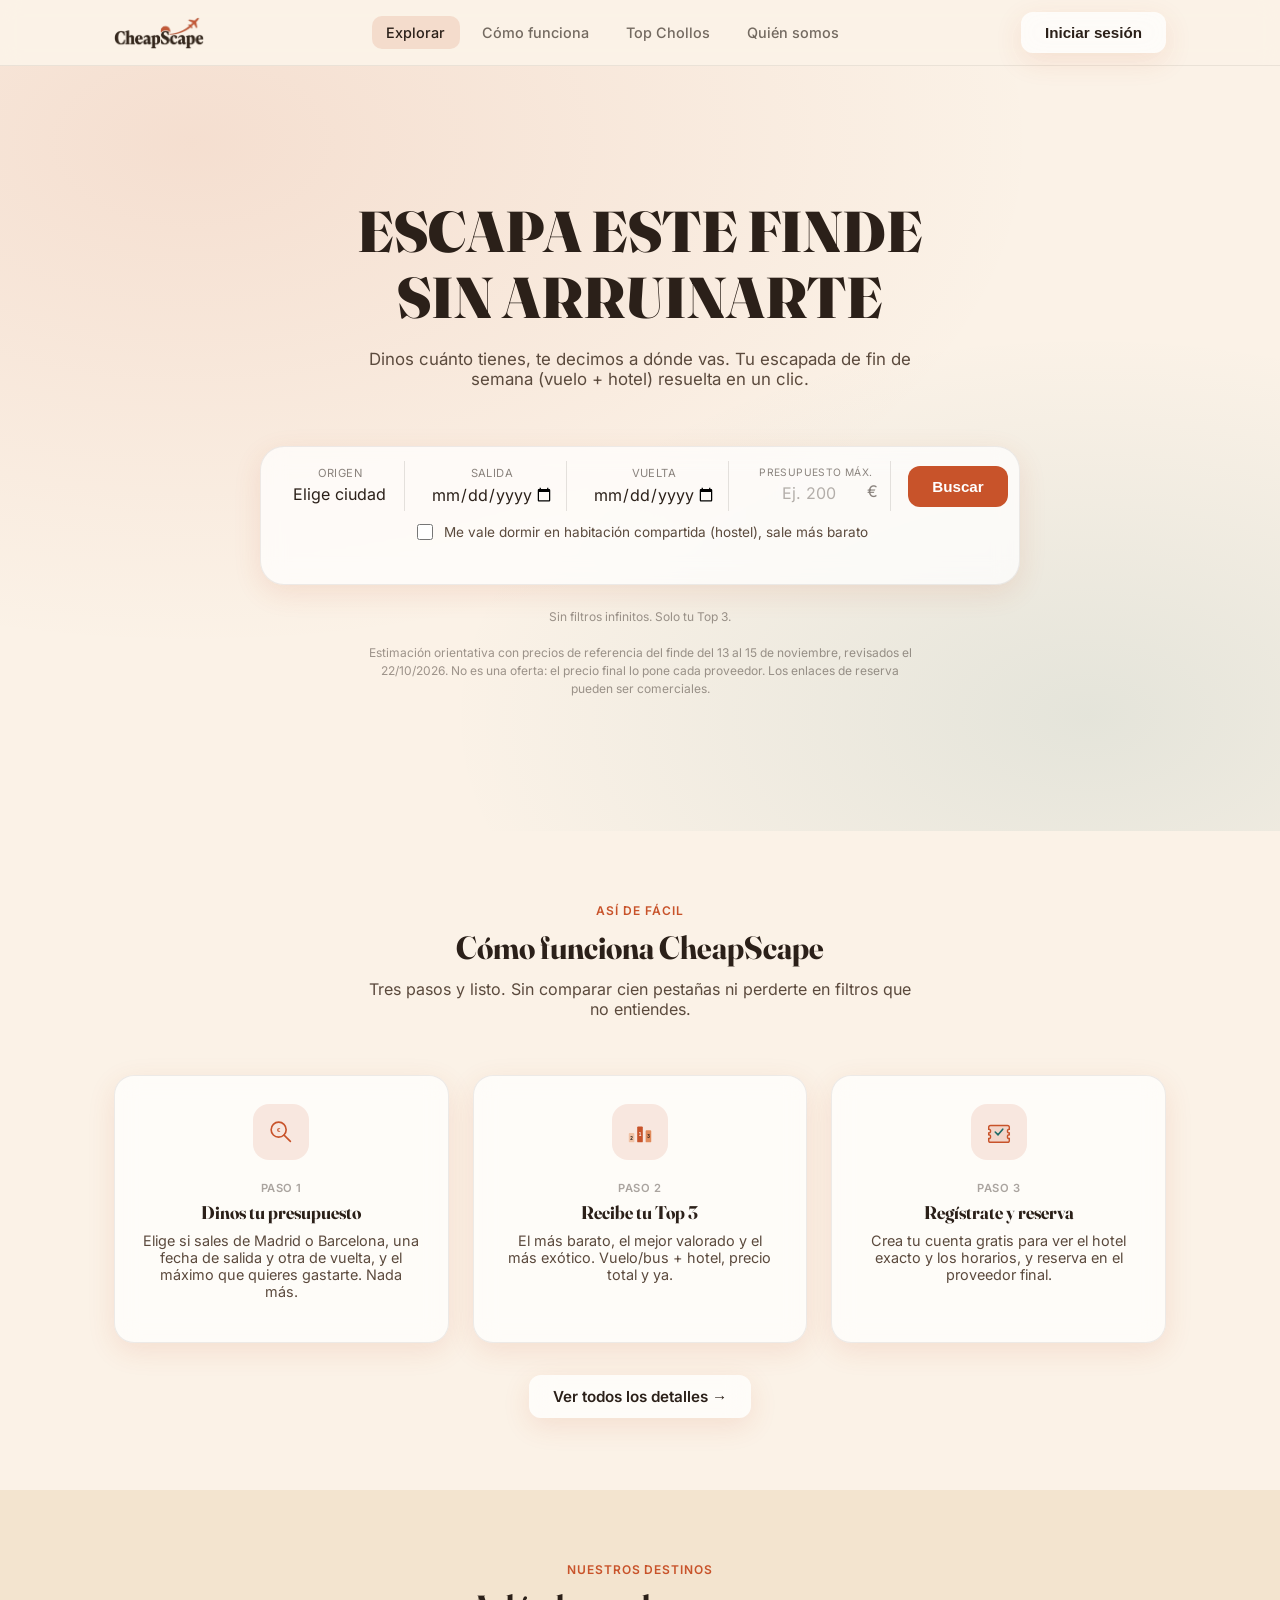
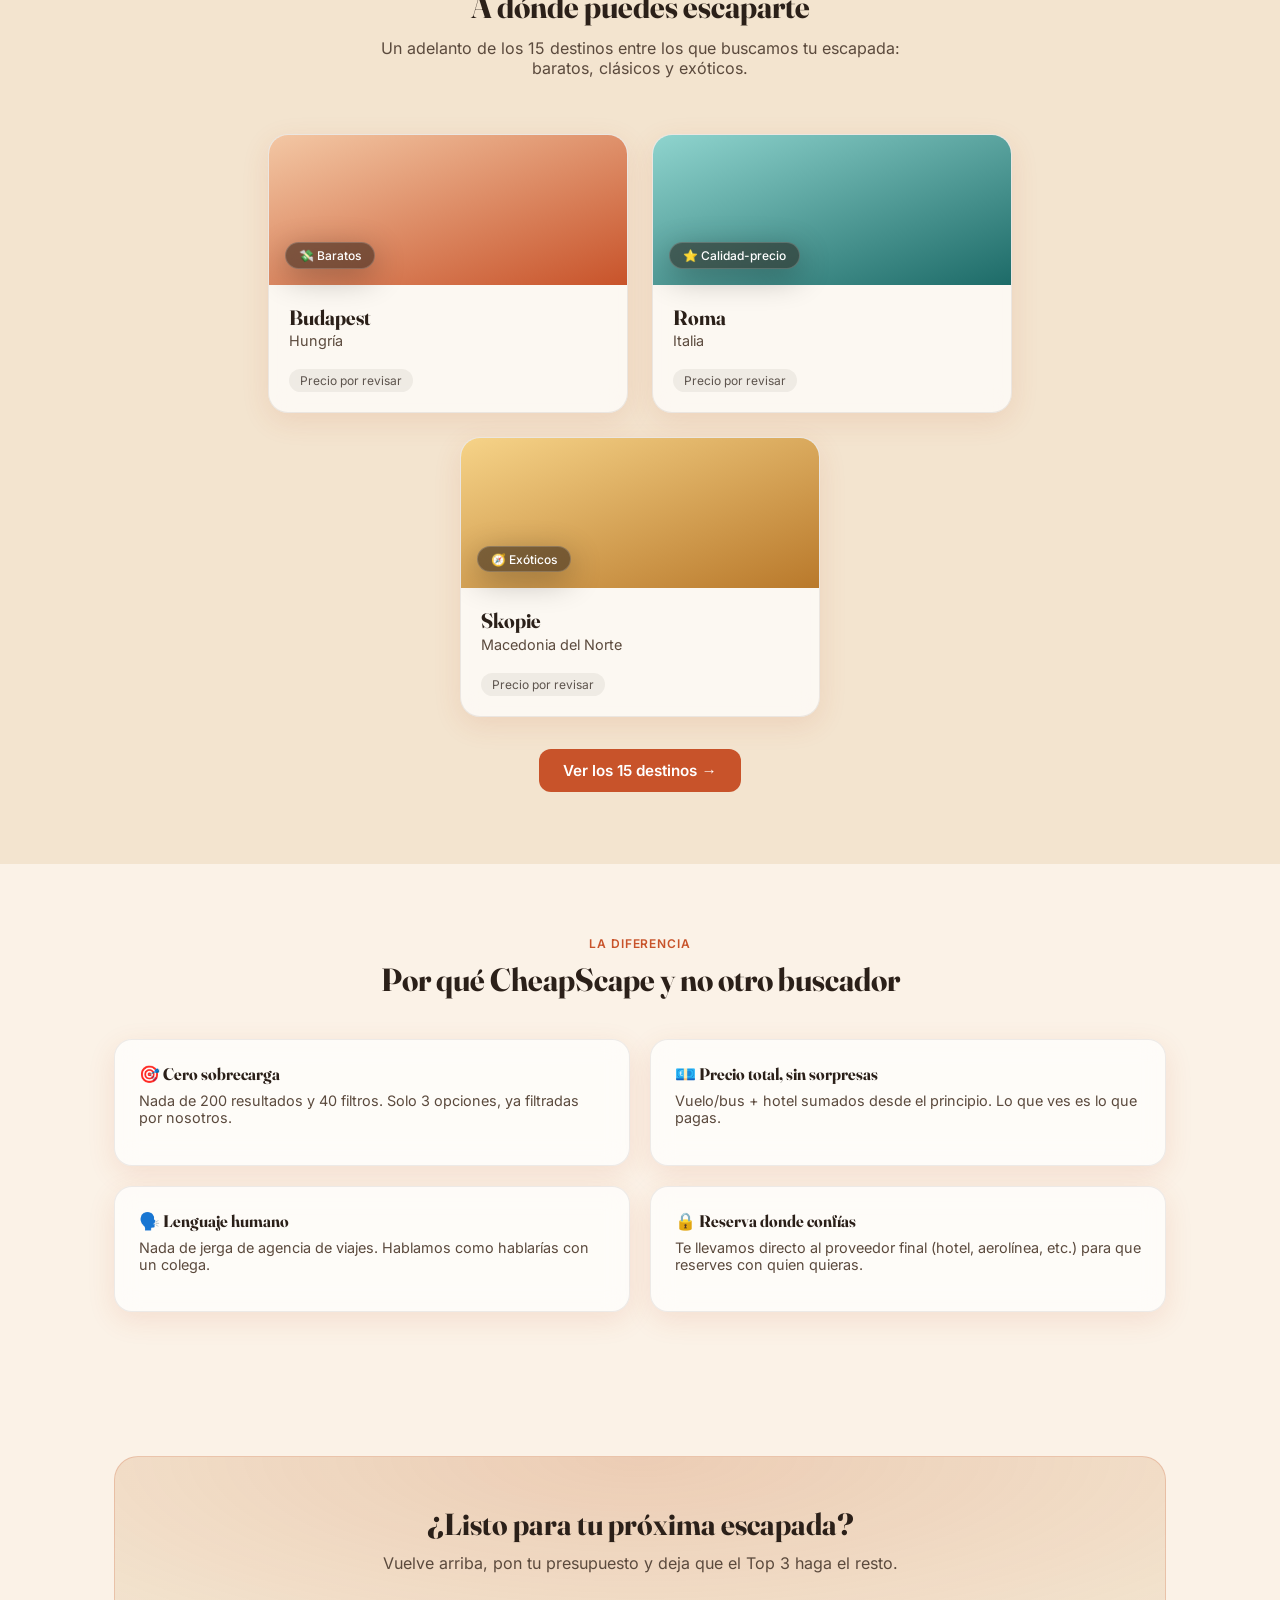
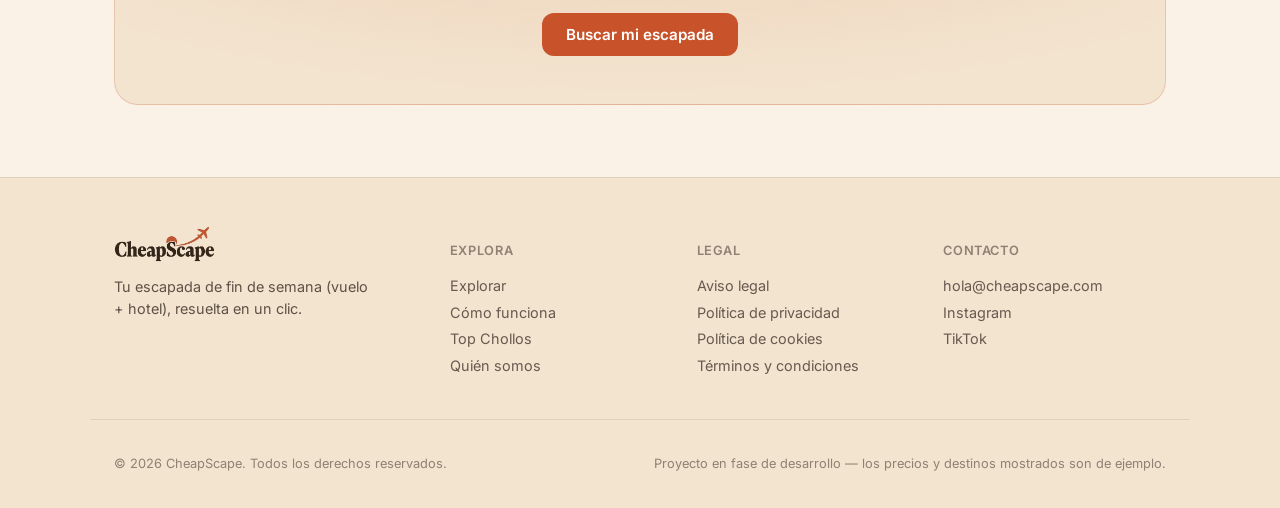
==== index.html @ bbb0e0dc "Estado de CheapScape antes de fotos y vídeos Incluye login con Google, nueva página Mi cuenta y tipo" ====
<!DOCTYPE html>
<html lang="es">
<head>
  <meta charset="UTF-8" />
  <meta name="viewport" content="width=device-width, initial-scale=1.0" />
  <title>CheapScape — Tu escapada de finde, resuelta en un clic</title>
  <meta
    name="description"
    content="Dinos tu presupuesto y te damos un Top 3 de escapadas de fin de semana (vuelo o bus + hotel) con precio total cerrado, sin comparar cien pestañas."
  />
  <link rel="stylesheet" href="css/fonts.css" />
  <link rel="icon" href="imagenes/favicon.ico" sizes="any" />
  <link rel="icon" type="image/png" href="imagenes/favicon-32.png" sizes="32x32" />
  <link rel="icon" type="image/png" href="imagenes/favicon.png" />
  <link rel="apple-touch-icon" href="imagenes/apple-touch-icon.png" />
  <link rel="stylesheet" href="css/styles.css" />
</head>
<body>
  <!-- ========== HEADER ========== -->
  <header class="site-header">
    <div class="container site-header-inner">
      <a href="index.html" class="logo-link">
        <img src="imagenes/logo_cs.png" alt="CheapScape" class="logo-img" />
      </a>

      <nav class="main-nav">
        <a href="index.html" class="nav-link active">Explorar</a>
        <a href="como-funciona.html" class="nav-link">Cómo funciona</a>
        <a href="top-chollos.html" class="nav-link">Top Chollos</a>
        <a href="quien-somos.html" class="nav-link">Quién somos</a>
      </nav>

      <!-- Fase 1: todavía sin lógica de login real -->
      <button class="btn glass btn-glass btn-login-desktop" type="button">Iniciar sesión</button>

      <button id="nav-toggle" class="nav-toggle" type="button" aria-label="Abrir menú">☰</button>
    </div>

    <!-- Menú para móvil -->
    <nav id="main-nav-mobile" class="main-nav-mobile" hidden>
      <a href="index.html" class="nav-link active">Explorar</a>
      <a href="como-funciona.html" class="nav-link">Cómo funciona</a>
      <a href="top-chollos.html" class="nav-link">Top Chollos</a>
      <a href="quien-somos.html" class="nav-link">Quién somos</a>
      <button class="btn btn-accent btn-login-mobile" type="button" style="margin-top: 0.5rem">Iniciar sesión</button>
    </nav>
  </header>

  <!-- ========== HERO + BUSCADOR ========== -->
  <main class="hero-bg landing-main">
    <h1>Escapa este finde<br />sin arruinarte</h1>
    <p class="subtitle">
      Dinos cuánto tienes, te decimos a dónde vas. Tu escapada de fin de
      semana (vuelo + hotel) resuelta en un clic.
    </p>

    <form id="search-form" class="search-bar glass" novalidate>
      <div class="search-fields">
        <div class="search-field search-field-origen">
          <label for="origen">Origen</label>
          <select id="origen" name="origen">
            <option value="" selected disabled>Elige ciudad</option>
            <option>Madrid</option>
            <option>Barcelona</option>
          </select>
        </div>

        <div class="search-field search-field-fecha">
          <label for="fecha-salida">Salida</label>
          <input id="fecha-salida" name="fecha_salida" type="date" />
        </div>

        <div class="search-field search-field-fecha">
          <label for="fecha-llegada">Vuelta</label>
          <input id="fecha-llegada" name="fecha_llegada" type="date" />
        </div>

        <div class="search-field search-field-presupuesto">
          <label for="presupuesto">Presupuesto máx.</label>
          <div class="presupuesto-group">
            <input
              id="presupuesto"
              name="presupuesto"
              type="number"
              min="1"
              step="50"
              placeholder="Ej. 200"
            />
            <span class="presupuesto-symbol">€</span>
          </div>
        </div>

        <div class="search-submit">
          <button class="btn btn-accent" type="submit">Buscar</button>
        </div>
      </div>

      <label class="search-check">
        <input id="compartido" name="compartido" type="checkbox" />
        Me vale dormir en habitación compartida (hostel), sale más barato
      </label>

      <p id="search-error" class="search-error is-empty"></p>
    </form>

    <p class="hint">Sin filtros infinitos. Solo tu Top 3.</p>
    <p id="aviso-precios" class="hint aviso-precios"></p>
  </main>

  <!-- ========== CÓMO FUNCIONA (teaser) ========== -->
  <section class="section">
    <div class="container section-header">
      <span class="section-eyebrow">Así de fácil</span>
      <h2 class="section-title">Cómo funciona CheapScape</h2>
      <p class="section-subtitle">
        Tres pasos y listo. Sin comparar cien pestañas ni perderte en
        filtros que no entiendes.
      </p>
    </div>

    <div class="container steps-grid">
      <div class="step-card glass">
        <div class="step-icon"><img src="imagenes/icon-buscar.svg" alt="" /></div>
        <span class="step-number">PASO 1</span>
        <h3>Dinos tu presupuesto</h3>
        <p>Elige si sales de Madrid o Barcelona, una fecha de salida y otra de vuelta, y el máximo que quieres gastarte. Nada más.</p>
      </div>
      <div class="step-card glass">
        <div class="step-icon"><img src="imagenes/icon-top3.svg" alt="" /></div>
        <span class="step-number">PASO 2</span>
        <h3>Recibe tu Top 3</h3>
        <p>El más barato, el mejor valorado y el más exótico. Vuelo/bus + hotel, precio total y ya.</p>
      </div>
      <div class="step-card glass">
        <div class="step-icon"><img src="imagenes/icon-reserva.svg" alt="" /></div>
        <span class="step-number">PASO 3</span>
        <h3>Regístrate y reserva</h3>
        <p>Crea tu cuenta gratis para ver el hotel exacto y los horarios, y reserva en el proveedor final.</p>
      </div>
    </div>

    <div class="container teaser-footer">
      <a href="como-funciona.html" class="btn glass btn-glass">Ver todos los detalles →</a>
    </div>
  </section>

  <!-- ========== TOP CHOLLOS (teaser) ========== -->
  <section class="section section-alt">
    <div class="container section-header">
      <span class="section-eyebrow">Nuestros destinos</span>
      <h2 class="section-title">A dónde puedes escaparte</h2>
      <p class="section-subtitle">
        Un adelanto de los 15 destinos entre los que buscamos tu escapada:
        baratos, clásicos y exóticos.
      </p>
    </div>

    <div class="container cards-row">
      <div class="trip-card glass">
        <div class="trip-card-photo" style="background-image: linear-gradient(160deg, #f3c7a4 0%, #c8532a 100%)">
          <span class="badge glass-dark">💸 Baratos</span>
        </div>
        <div class="trip-card-body">
          <div>
            <h3>Budapest</h3>
            <p class="pais">Hungría</p>
          </div>
          <div class="price-row">
            <span class="tag">Precio por revisar</span>
          </div>
        </div>
      </div>

      <div class="trip-card glass">
        <div class="trip-card-photo" style="background-image: linear-gradient(160deg, #8fd4ce 0%, #1d6b68 100%)">
          <span class="badge glass-dark">⭐ Calidad-precio</span>
        </div>
        <div class="trip-card-body">
          <div>
            <h3>Roma</h3>
            <p class="pais">Italia</p>
          </div>
          <div class="price-row">
            <span class="tag">Precio por revisar</span>
          </div>
        </div>
      </div>

      <div class="trip-card glass">
        <div class="trip-card-photo" style="background-image: linear-gradient(160deg, #f6d388 0%, #b9792b 100%)">
          <span class="badge glass-dark">🧭 Exóticos</span>
        </div>
        <div class="trip-card-body">
          <div>
            <h3>Skopie</h3>
            <p class="pais">Macedonia del Norte</p>
          </div>
          <div class="price-row">
            <span class="tag">Precio por revisar</span>
          </div>
        </div>
      </div>
    </div>

    <div class="container teaser-footer">
      <a href="top-chollos.html" class="btn btn-accent">Ver los 15 destinos →</a>
    </div>
  </section>

  <!-- ========== POR QUÉ CHEAPSCAPE ========== -->
  <section class="section">
    <div class="container section-header">
      <span class="section-eyebrow">La diferencia</span>
      <h2 class="section-title">Por qué CheapScape y no otro buscador</h2>
    </div>

    <div class="container benefits-grid">
      <div class="benefit-card glass">
        <h3>🎯 Cero sobrecarga</h3>
        <p>Nada de 200 resultados y 40 filtros. Solo 3 opciones, ya filtradas por nosotros.</p>
      </div>
      <div class="benefit-card glass">
        <h3>💶 Precio total, sin sorpresas</h3>
        <p>Vuelo/bus + hotel sumados desde el principio. Lo que ves es lo que pagas.</p>
      </div>
      <div class="benefit-card glass">
        <h3>🗣️ Lenguaje humano</h3>
        <p>Nada de jerga de agencia de viajes. Hablamos como hablarías con un colega.</p>
      </div>
      <div class="benefit-card glass">
        <h3>🔒 Reserva donde confías</h3>
        <p>Te llevamos directo al proveedor final (hotel, aerolínea, etc.) para que reserves con quien quieras.</p>
      </div>
    </div>
  </section>

  <!-- ========== CTA FINAL ========== -->
  <section class="section">
    <div class="container">
      <div class="cta-banner">
        <h2>¿Listo para tu próxima escapada?</h2>
        <p>Vuelve arriba, pon tu presupuesto y deja que el Top 3 haga el resto.</p>
        <a href="#top" id="cta-buscar" class="btn btn-accent">Buscar mi escapada</a>
      </div>
    </div>
  </section>

  <!-- ========== FOOTER ========== -->
  <footer class="site-footer">
    <div class="container footer-grid">
      <div class="footer-brand">
        <img src="imagenes/logo_cs.png" alt="CheapScape" class="footer-logo" />
        <p>Tu escapada de fin de semana (vuelo + hotel), resuelta en un clic.</p>
      </div>

      <div class="footer-col">
        <h4>Explora</h4>
        <a href="index.html">Explorar</a>
        <a href="como-funciona.html">Cómo funciona</a>
        <a href="top-chollos.html">Top Chollos</a>
        <a href="quien-somos.html">Quién somos</a>
      </div>

      <div class="footer-col">
        <h4>Legal</h4>
        <a href="aviso-legal.html">Aviso legal</a>
        <a href="privacidad.html">Política de privacidad</a>
        <a href="cookies.html">Política de cookies</a>
        <a href="terminos.html">Términos y condiciones</a>
      </div>

      <div class="footer-col">
        <h4>Contacto</h4>
        <a href="mailto:hola@cheapscape.com">hola@cheapscape.com</a>
        <a href="https://instagram.com" target="_blank" rel="noopener">Instagram</a>
        <a href="https://tiktok.com" target="_blank" rel="noopener">TikTok</a>
      </div>
    </div>

    <div class="footer-bottom">
      <p>© 2026 CheapScape. Todos los derechos reservados.</p>
      <p>Proyecto en fase de desarrollo — los precios y destinos mostrados son de ejemplo.</p>
    </div>
  </footer>

  <script src="js/cursor.js"></script>
  <script src="js/nav.js"></script>
  <script src="js/config.js"></script>
  <script src="js/auth.js"></script>
  <script src="js/authHeader.js"></script>
  <script src="js/destinos.js"></script>
  <script src="js/motor.js"></script>
  <script src="js/landing.js"></script>
  <script src="js/chollosClic.js"></script>
</body>
</html>
---- css/fonts.css ----
/* Fuentes servidas desde la propia web (antes, Google Fonts):
   así el navegador del usuario no contacta con Google al cargar
   la página. Solo alfabeto latino (latin y latin-ext). */

/* Fraunces — latin-ext */
@font-face {
  font-family: 'Fraunces';
  font-style: normal;
  font-weight: 600;
  font-display: swap;
  src: url(../fonts/fraunces-latin-ext.woff2) format('woff2');
  unicode-range: U+0100-02BA, U+02BD-02C5, U+02C7-02CC, U+02CE-02D7, U+02DD-02FF, U+0304, U+0308, U+0329, U+1D00-1DBF, U+1E00-1E9F, U+1EF2-1EFF, U+2020, U+20A0-20AB, U+20AD-20C4, U+2113, U+2C60-2C7F, U+A720-A7FF;
}

/* Fraunces — latin */
@font-face {
  font-family: 'Fraunces';
  font-style: normal;
  font-weight: 600;
  font-display: swap;
  src: url(../fonts/fraunces-latin.woff2) format('woff2');
  unicode-range: U+0000-00FF, U+0131, U+0152-0153, U+02BB-02BC, U+02C6, U+02DA, U+02DC, U+0304, U+0308, U+0329, U+2000-206F, U+20AC, U+2122, U+2191, U+2193, U+2212, U+2215, U+FEFF, U+FFFD;
}

/* Fraunces — latin-ext */
@font-face {
  font-family: 'Fraunces';
  font-style: normal;
  font-weight: 700;
  font-display: swap;
  src: url(../fonts/fraunces-latin-ext.woff2) format('woff2');
  unicode-range: U+0100-02BA, U+02BD-02C5, U+02C7-02CC, U+02CE-02D7, U+02DD-02FF, U+0304, U+0308, U+0329, U+1D00-1DBF, U+1E00-1E9F, U+1EF2-1EFF, U+2020, U+20A0-20AB, U+20AD-20C4, U+2113, U+2C60-2C7F, U+A720-A7FF;
}

/* Fraunces — latin */
@font-face {
  font-family: 'Fraunces';
  font-style: normal;
  font-weight: 700;
  font-display: swap;
  src: url(../fonts/fraunces-latin.woff2) format('woff2');
  unicode-range: U+0000-00FF, U+0131, U+0152-0153, U+02BB-02BC, U+02C6, U+02DA, U+02DC, U+0304, U+0308, U+0329, U+2000-206F, U+20AC, U+2122, U+2191, U+2193, U+2212, U+2215, U+FEFF, U+FFFD;
}

/* Fraunces — latin-ext */
@font-face {
  font-family: 'Fraunces';
  font-style: normal;
  font-weight: 900;
  font-display: swap;
  src: url(../fonts/fraunces-latin-ext.woff2) format('woff2');
  unicode-range: U+0100-02BA, U+02BD-02C5, U+02C7-02CC, U+02CE-02D7, U+02DD-02FF, U+0304, U+0308, U+0329, U+1D00-1DBF, U+1E00-1E9F, U+1EF2-1EFF, U+2020, U+20A0-20AB, U+20AD-20C4, U+2113, U+2C60-2C7F, U+A720-A7FF;
}

/* Fraunces — latin */
@font-face {
  font-family: 'Fraunces';
  font-style: normal;
  font-weight: 900;
  font-display: swap;
  src: url(../fonts/fraunces-latin.woff2) format('woff2');
  unicode-range: U+0000-00FF, U+0131, U+0152-0153, U+02BB-02BC, U+02C6, U+02DA, U+02DC, U+0304, U+0308, U+0329, U+2000-206F, U+20AC, U+2122, U+2191, U+2193, U+2212, U+2215, U+FEFF, U+FFFD;
}

/* Inter — latin-ext */
@font-face {
  font-family: 'Inter';
  font-style: normal;
  font-weight: 400;
  font-display: swap;
  src: url(../fonts/inter-latin-ext.woff2) format('woff2');
  unicode-range: U+0100-02BA, U+02BD-02C5, U+02C7-02CC, U+02CE-02D7, U+02DD-02FF, U+0304, U+0308, U+0329, U+1D00-1DBF, U+1E00-1E9F, U+1EF2-1EFF, U+2020, U+20A0-20AB, U+20AD-20C4, U+2113, U+2C60-2C7F, U+A720-A7FF;
}

/* Inter — latin */
@font-face {
  font-family: 'Inter';
  font-style: normal;
  font-weight: 400;
  font-display: swap;
  src: url(../fonts/inter-latin.woff2) format('woff2');
  unicode-range: U+0000-00FF, U+0131, U+0152-0153, U+02BB-02BC, U+02C6, U+02DA, U+02DC, U+0304, U+0308, U+0329, U+2000-206F, U+20AC, U+2122, U+2191, U+2193, U+2212, U+2215, U+FEFF, U+FFFD;
}

/* Inter — latin-ext */
@font-face {
  font-family: 'Inter';
  font-style: normal;
  font-weight: 500;
  font-display: swap;
  src: url(../fonts/inter-latin-ext.woff2) format('woff2');
  unicode-range: U+0100-02BA, U+02BD-02C5, U+02C7-02CC, U+02CE-02D7, U+02DD-02FF, U+0304, U+0308, U+0329, U+1D00-1DBF, U+1E00-1E9F, U+1EF2-1EFF, U+2020, U+20A0-20AB, U+20AD-20C4, U+2113, U+2C60-2C7F, U+A720-A7FF;
}

/* Inter — latin */
@font-face {
  font-family: 'Inter';
  font-style: normal;
  font-weight: 500;
  font-display: swap;
  src: url(../fonts/inter-latin.woff2) format('woff2');
  unicode-range: U+0000-00FF, U+0131, U+0152-0153, U+02BB-02BC, U+02C6, U+02DA, U+02DC, U+0304, U+0308, U+0329, U+2000-206F, U+20AC, U+2122, U+2191, U+2193, U+2212, U+2215, U+FEFF, U+FFFD;
}

/* Inter — latin-ext */
@font-face {
  font-family: 'Inter';
  font-style: normal;
  font-weight: 600;
  font-display: swap;
  src: url(../fonts/inter-latin-ext.woff2) format('woff2');
  unicode-range: U+0100-02BA, U+02BD-02C5, U+02C7-02CC, U+02CE-02D7, U+02DD-02FF, U+0304, U+0308, U+0329, U+1D00-1DBF, U+1E00-1E9F, U+1EF2-1EFF, U+2020, U+20A0-20AB, U+20AD-20C4, U+2113, U+2C60-2C7F, U+A720-A7FF;
}

/* Inter — latin */
@font-face {
  font-family: 'Inter';
  font-style: normal;
  font-weight: 600;
  font-display: swap;
  src: url(../fonts/inter-latin.woff2) format('woff2');
  unicode-range: U+0000-00FF, U+0131, U+0152-0153, U+02BB-02BC, U+02C6, U+02DA, U+02DC, U+0304, U+0308, U+0329, U+2000-206F, U+20AC, U+2122, U+2191, U+2193, U+2212, U+2215, U+FEFF, U+FFFD;
}
---- css/styles.css ----
/* =========================================================
   CheapScape — hoja de estilos
   Estética propia de Jose: fondo claro, cálido (papel, no blanco
   frío), terracota como color protagonista (viajes/cercanía) y un
   verde-azulado como color de confianza (ahorro, sellos de
   verificación). Fraunces en titulares e Inter en cuerpo.
   ========================================================= */

:root {
  --cs-bg: #fbf2e7;
  --cs-bg-alt: #f3e4cf;
  --cs-white: #ffffff;
  --cs-ink: #2b2019;
  --cs-ink-soft: #5b4a3d;
  --cs-ink-faint: #8a7a6a;
  /* Nombre antiguo que aún usan algunas páginas para el texto normal. */
  --cs-text-body: var(--cs-ink-soft);

  /* Terracota: protagonista — precios, CTA, acento principal */
  --cs-terracotta-700: #c8532a; /* acento principal (botones, enlaces) */
  --cs-terracotta-600: #a8431f; /* hover del acento */
  --cs-terracotta-500: #e08a5b; /* detalles, bordes al pasar el ratón */
  --cs-terracotta-300: #f0c2a6; /* texto/iconos sobre fondo oscuro (chips) */

  /* Verde-azulado: confianza — ahorro, sellos, segundo acento */
  --cs-teal: #1d6b68;

  --cs-glass-bg: rgba(255, 255, 255, 0.72);
  --cs-glass-border: rgba(43, 32, 25, 0.08);
  --cs-glass-dark-bg: rgba(43, 32, 25, 0.55);

  /* Fraunces (serif de terminaciones redondeadas, elegante) en
     titulares, Inter (sans) en cuerpo — servidas desde /fonts (ver
     css/fonts.css). Si no cargan, cae en una serif/sans-serif del
     sistema. */
  --font-heading: "Fraunces", Georgia, "Times New Roman", serif;
  --font-body: "Inter", -apple-system, "Segoe UI", Roboto, Helvetica, Arial, sans-serif;
}

* {
  box-sizing: border-box;
}

/* Foco de teclado visible en todo el sitio. */
:focus-visible {
  outline: 2px solid var(--cs-terracotta-700);
  outline-offset: 3px;
  border-radius: 4px;
}

/* Sin esto, el atributo "hidden" de un elemento pierde frente a una
   clase que le ponga display:flex/grid (p. ej. .center-message),
   porque ambas reglas tienen la misma especificidad y la nuestra, al
   ser del autor, gana sobre el estilo por defecto del navegador. */
[hidden] {
  display: none !important;
}

body {
  margin: 0;
  background: var(--cs-bg);
  color: var(--cs-ink);
  font-family: var(--font-body);
}

h1,
h2,
h3 {
  font-family: var(--font-heading);
  font-weight: 700;
  letter-spacing: 0;
  margin: 0;
  /* Fraunces cambia mucho de forma según su eje óptico: a tamaños de
     texto normal se queda en una serif "de libro" bastante clásica;
     forzando el eje a su valor más alto se ven las terminaciones
     redondeadas y el carácter elegante que buscamos. */
  font-optical-sizing: none;
  font-variation-settings: "opsz" 144;
}

a {
  color: inherit;
}

/* Fondo: papel cálido con dos resplandores muy sutiles, uno de cada
   acento (terracota y verde-azulado), en vez del negro con morado de
   antes. */
.hero-bg {
  min-height: 100vh;
  background:
    radial-gradient(120% 120% at 15% 10%, rgba(200, 83, 42, 0.12) 0%, rgba(251, 242, 231, 0) 55%),
    radial-gradient(100% 100% at 85% 85%, rgba(29, 107, 104, 0.1) 0%, rgba(251, 242, 231, 0) 50%),
    var(--cs-bg);
}

/* Tarjeta de cristal — ahora una tarjeta de "papel" clara con sombra
   cálida suave, en vez del cristal traslúcido sobre fondo oscuro de
   antes. Sigue siendo la superficie estándar de CheapScape para
   buscador, tarjetas y modal. */
.glass {
  background: var(--cs-glass-bg);
  border: 1px solid var(--cs-glass-border);
  backdrop-filter: blur(12px);
  -webkit-backdrop-filter: blur(12px);
  box-shadow: 0 8px 28px rgba(200, 83, 42, 0.12);
}

/* Chip oscuro para superponer sobre fotos (badges de tarjetas) — se
   mantiene oscuro a propósito, da igual el tema de la página, porque
   va sobre una imagen de fondo variable y necesita texto claro
   legible encima. */
.glass-dark {
  background: var(--cs-glass-dark-bg);
  border: 1px solid rgba(255, 255, 255, 0.18);
  backdrop-filter: blur(12px);
  -webkit-backdrop-filter: blur(12px);
  box-shadow: 0 8px 32px rgba(0, 0, 0, 0.3);
  color: #ffffff;
}

/* Botón con esquinas suavemente redondeadas (no píldora) */
.btn {
  display: inline-flex;
  align-items: center;
  justify-content: center;
  gap: 0.4rem;
  border: none;
  border-radius: 12px;
  font-weight: 600;
  font-size: 0.95rem;
  padding: 0.75rem 1.5rem;
  cursor: pointer;
  transition: transform 0.15s ease, background-color 0.15s ease;
  text-decoration: none;
}

.btn:hover {
  transform: translateY(-1px);
}

.btn:active {
  transform: translateY(0);
}

.btn-accent {
  background: var(--cs-terracotta-700);
  color: var(--cs-white);
  transition: transform 0.15s ease, background-color 0.15s ease, box-shadow 0.25s ease;
}

.btn-accent:hover {
  background: var(--cs-terracotta-600);
  box-shadow: 0 0 0 4px rgba(200, 83, 42, 0.22), 0 8px 24px rgba(200, 83, 42, 0.32);
}

.btn-glass {
  color: var(--cs-ink);
  transition: transform 0.15s ease, background-color 0.15s ease, border-color 0.2s ease;
}

.btn-glass:hover {
  border-color: rgba(200, 83, 42, 0.45);
  background: rgba(200, 83, 42, 0.1);
}

/* ---------- Layout genérico ---------- */

.container {
  max-width: 1100px;
  margin: 0 auto;
  padding: 0 1.5rem;
}

.page-padding {
  padding: 4rem 0;
}

/* ---------- Header / navegación ---------- */

.site-header {
  position: sticky;
  top: 0;
  z-index: 40;
  background: rgba(251, 242, 231, 0.85);
  border-bottom: 1px solid rgba(43, 32, 25, 0.08);
  backdrop-filter: blur(10px);
  -webkit-backdrop-filter: blur(10px);
}

.site-header-inner {
  display: flex;
  align-items: center;
  justify-content: space-between;
  gap: 1rem;
  padding-top: 0.75rem;
  padding-bottom: 0.75rem;
}

.logo-link {
  display: inline-flex;
  align-items: center;
  flex-shrink: 0;
}

.logo-img {
  height: 32px;
  width: auto;
  display: block;
  transition: transform 0.25s ease, filter 0.25s ease;
}

.logo-link:hover .logo-img {
  transform: scale(1.05) rotate(-2deg);
  filter: drop-shadow(0 0 10px rgba(200, 83, 42, 0.45));
}

.footer-logo {
  height: 36px;
  width: auto;
  display: block;
}

.main-nav {
  display: none;
  align-items: center;
  gap: 0.5rem;
  flex: 1;
  justify-content: center;
}

@media (min-width: 860px) {
  .main-nav {
    display: flex;
  }
}

.nav-link {
  padding: 0.5rem 0.9rem;
  border-radius: 10px;
  font-size: 0.9rem;
  font-weight: 500;
  color: rgba(43, 32, 25, 0.65);
  text-decoration: none;
  transition: color 0.15s ease, background-color 0.15s ease;
  white-space: nowrap;
}

.nav-link:hover {
  color: var(--cs-ink);
  background: rgba(200, 83, 42, 0.08);
}

.nav-link.active {
  color: var(--cs-ink);
  background: rgba(200, 83, 42, 0.14);
}

.btn-login-desktop {
  display: none;
}

@media (min-width: 860px) {
  .btn-login-desktop {
    display: inline-flex;
  }
}

.nav-toggle {
  display: inline-flex;
  margin-left: auto;
  margin-right: 0.5rem;
  background: none;
  border: none;
  color: var(--cs-ink);
  font-size: 1.4rem;
  cursor: pointer;
  padding: 0.25rem 0.5rem;
}

@media (min-width: 860px) {
  .nav-toggle {
    display: none;
  }
}

.main-nav-mobile {
  display: flex;
  flex-direction: column;
  gap: 0.25rem;
  padding: 0 1.5rem 1rem;
}

.main-nav-mobile .nav-link {
  text-align: left;
}

/* ---------- Footer ---------- */

.site-footer {
  border-top: 1px solid rgba(43, 32, 25, 0.1);
  background: var(--cs-bg-alt);
  padding: 3rem 0 0;
  color: rgba(43, 32, 25, 0.75);
  font-size: 0.9rem;
}

.footer-grid {
  display: grid;
  gap: 2rem 1.5rem;
  grid-template-columns: 1fr 1fr;
}

.footer-brand {
  grid-column: 1 / -1;
}

@media (min-width: 720px) {
  .footer-grid {
    grid-template-columns: 1.4fr 1fr 1fr 1fr;
  }

  .footer-brand {
    grid-column: auto;
  }
}

.footer-brand p {
  margin: 0.9rem 0 0;
  max-width: 260px;
  line-height: 1.5;
}

.footer-col h4 {
  font-family: var(--font-body);
  font-size: 0.8rem;
  text-transform: uppercase;
  letter-spacing: 0.05em;
  color: rgba(43, 32, 25, 0.5);
  margin-bottom: 0.9rem;
}

.footer-col {
  display: flex;
  flex-direction: column;
}

.footer-col a {
  color: rgba(43, 32, 25, 0.7);
  text-decoration: none;
  padding: 0.3rem 0;
  display: inline-block;
  transition: color 0.2s ease, transform 0.2s ease;
}

.footer-col a:hover {
  color: var(--cs-ink);
  transform: translateX(4px);
}

.footer-bottom {
  max-width: 1100px;
  margin: 2.5rem auto 0;
  padding: 1.5rem;
  border-top: 1px solid rgba(43, 32, 25, 0.1);
  display: flex;
  flex-wrap: wrap;
  gap: 0.5rem 1.5rem;
  justify-content: space-between;
  font-size: 0.8rem;
  color: rgba(43, 32, 25, 0.5);
}

/* ---------- Landing ---------- */

.landing-main {
  position: relative;
  display: flex;
  flex-direction: column;
  align-items: center;
  justify-content: center;
  text-align: center;
  min-height: 85vh;
  padding: 3.5rem 1.5rem;
  overflow: hidden;
}

.landing-main h1 {
  font-size: 2.1rem;
  font-weight: 800;
  text-transform: uppercase;
  line-height: 1.15;
}

@media (min-width: 420px) {
  .landing-main h1 {
    font-size: 2.6rem;
  }
}

.landing-main .subtitle {
  margin-top: 1.1rem;
  max-width: 560px;
  color: var(--cs-ink-soft);
  font-size: 1.05rem;
}

@media (min-width: 640px) {
  .landing-main h1 {
    font-size: 3.6rem;
  }
}

/* ---------- Buscador ---------- */

.search-bar {
  width: 100%;
  max-width: 760px;
  border-radius: 24px;
  padding: 0.9rem;
  margin-top: 2.5rem;
}

.search-fields {
  display: flex;
  flex-direction: column;
  gap: 0.75rem;
}

@media (min-width: 560px) {
  .search-fields {
    flex-direction: row;
    flex-wrap: wrap;
    align-items: stretch;
  }

  /* El flex-basis solo debe actuar como ancho mínimo cuando los
     campos van en fila; en columna (móvil) se interpretaría como
     alto mínimo y dejaría huecos en blanco entre campos. */
  .search-field {
    flex: 1 1 130px;
    min-width: 130px;
  }

  .search-field.search-field-origen {
    flex: 1 1 220px;
  }

  .search-field-fecha {
    flex: 1 1 150px;
    min-width: 150px;
  }
}

@media (min-width: 980px) {
  .search-fields {
    flex-wrap: nowrap;
  }

  .search-field {
    border-right: 1px solid rgba(43, 32, 25, 0.12);
  }

  .search-field:last-of-type {
    border-right: none;
  }
}

.search-field {
  padding: 0.3rem 0.75rem;
}

.search-field label {
  display: block;
  font-size: 0.7rem;
  text-transform: uppercase;
  letter-spacing: 0.04em;
  color: rgba(43, 32, 25, 0.55);
}

.search-field label {
  text-align: center;
}

.search-field input,
.search-field select {
  width: 100%;
  margin-top: 0.25rem;
  background: transparent;
  border: none;
  outline: none;
  color: var(--cs-ink);
  font-size: 1rem;
  font-family: inherit;
  text-align: center;
  text-align-last: center;
}

.search-field input::placeholder {
  color: rgba(43, 32, 25, 0.35);
}

.presupuesto-group {
  display: flex;
  align-items: center;
  justify-content: center;
  min-width: 0;
}

.presupuesto-group input {
  width: 100%;
  min-width: 0;
  text-align: right;
}

.presupuesto-group .presupuesto-symbol {
  flex: 0 0 auto;
  color: rgba(43, 32, 25, 0.55);
  margin-left: 0.2rem;
}

/* Quita las flechitas nativas del <input type="number"> (desalineaban
   el campo con el resto del buscador). */
.presupuesto-group input[type="number"] {
  appearance: textfield;
  -moz-appearance: textfield;
}

.presupuesto-group input[type="number"]::-webkit-outer-spin-button,
.presupuesto-group input[type="number"]::-webkit-inner-spin-button {
  -webkit-appearance: none;
  margin: 0;
}

/* La etiqueta "PRESUPUESTO MÁX." es la única de dos palabras largas:
   evita que se parta en dos líneas y descuadre la fila del buscador. */
.search-field-presupuesto label {
  white-space: nowrap;
  font-size: 0.64rem;
}

@media (min-width: 560px) {
  .search-field-presupuesto {
    flex: 1 1 150px;
    min-width: 150px;
  }
}

/* El <select> nativo no puede pintarse por dentro (los <option> los
   dibuja el sistema operativo), así que solo controlamos su texto. */
.search-field select {
  appearance: none;
  -webkit-appearance: none;
  cursor: pointer;
}

.search-field select option {
  color: var(--cs-ink);
  background: #ffffff;
}

.search-field select optgroup {
  color: var(--cs-terracotta-700);
  background: #ffffff;
  font-style: normal;
  font-weight: 600;
}

.search-field input[type="date"]::-webkit-calendar-picker-indicator {
  cursor: pointer;
}

.search-field input[type="date"] {
  color-scheme: light;
}

.search-submit {
  display: flex;
  align-items: center;
  justify-content: center;
  padding: 0.3rem;
}

@media (min-width: 560px) {
  .search-submit {
    flex: 1 1 100%;
  }
}

@media (min-width: 980px) {
  .search-submit {
    flex: 1 1 130px;
  }

  .search-submit .btn {
    width: 100%;
  }
}

.search-error {
  margin: 0.6rem 0 0 0.75rem;
  min-height: 1.2em;
  color: #b45309;
  font-size: 0.9rem;
}

/* Si no hay mensaje, el párrafo sigue reservando su hueco (con
   visibility, no con [hidden]) para que el formulario no "salte" ni
   empuje el resto de la página al aparecer el error. */
.search-error.is-empty {
  visibility: hidden;
}

.field-error {
  margin: 0.3rem 0 0;
  min-height: 1.1em;
  font-size: 0.78rem;
  color: #b45309;
  visibility: hidden;
}

.field-error.visible {
  visibility: visible;
}

/* En el modal de registro el fondo es oscuro: el error va en claro */
.modal-box .field-error {
  color: var(--cs-terracotta-300);
}

.hint {
  margin-top: 1.5rem;
  font-size: 0.75rem;
  color: rgba(43, 32, 25, 0.45);
}

/* Casilla "me vale habitación compartida" bajo los campos del buscador */
.search-check {
  display: flex;
  align-items: center;
  justify-content: center;
  gap: 0.5rem;
  margin-top: 0.6rem;
  font-size: 0.85rem;
  color: var(--cs-ink-soft);
  cursor: pointer;
}

.search-check input {
  width: 1rem;
  height: 1rem;
  accent-color: var(--cs-terracotta-700);
  cursor: pointer;
}

/* Casilla de aceptar la política de privacidad al registrarse.
   Selectores algo más específicos para ganar a los estilos genéricos
   de label/input de .auth-form y .modal-form. */
label.check-privacidad {
  display: flex;
  align-items: flex-start;
  gap: 0.5rem;
  margin-top: 0.4rem;
  font-size: 0.8rem;
  line-height: 1.4;
  text-align: left;
  cursor: pointer;
}

.check-privacidad input[type="checkbox"] {
  flex-shrink: 0;
  width: 1rem;
  height: 1rem;
  padding: 0;
  margin: 0.1rem 0 0;
  accent-color: var(--cs-terracotta-700);
  cursor: pointer;
}

/* Rótulo obligatorio de "estimación orientativa, no es una oferta" */
.aviso-precios {
  max-width: 560px;
  margin: 0.5rem auto 0;
  text-align: center;
  line-height: 1.5;
}

/* ---------- Resultados ---------- */

.back-link {
  display: inline-block;
  margin-bottom: 2rem;
  font-size: 0.9rem;
  color: rgba(43, 32, 25, 0.55);
  text-decoration: none;
}

.back-link:hover {
  color: var(--cs-ink);
}

.results-subtitle {
  margin-top: 0.3rem;
  color: var(--cs-ink-soft);
  font-size: 0.95rem;
}

.cards-row {
  margin-top: 2.5rem;
  display: flex;
  flex-wrap: wrap;
  justify-content: center;
  gap: 1.5rem;
}

/* El Top 3 de resultados.html siempre son 3 tarjetas: en escritorio
   deben ir en una sola fila de tres, no en 2+1 descompensado. */
@media (min-width: 1020px) {
  #cards-row {
    flex-wrap: nowrap;
    align-items: stretch;
  }

  #cards-row .trip-card {
    max-width: none;
    flex: 1 1 0;
  }
}

.price-origin {
  margin: -0.4rem 0 0;
  font-size: 0.72rem;
  color: rgba(43, 32, 25, 0.45);
}

.trip-card {
  width: 100%;
  max-width: 360px;
  border-radius: 20px;
  overflow: hidden;
  display: flex;
  flex-direction: column;
  transition: transform 0.3s ease, box-shadow 0.3s ease, border-color 0.3s ease;
}

.trip-card:hover {
  transform: translateY(-6px);
  border-color: rgba(200, 83, 42, 0.45);
  box-shadow: 0 16px 40px rgba(200, 83, 42, 0.22);
}

.trip-card-photo {
  height: 150px;
  display: flex;
  align-items: flex-end;
  padding: 1rem;
  background-size: cover;
  background-position: center;
  transition: transform 0.4s ease;
}

.badge {
  border-radius: 50px;
  padding: 0.3rem 0.8rem;
  font-size: 0.75rem;
  font-weight: 500;
}

.trip-card-body {
  padding: 1.25rem;
  display: flex;
  flex-direction: column;
  gap: 0.75rem;
  flex: 1;
}

.trip-card:hover .trip-card-photo {
  transform: scale(1.08);
}

.trip-card-body h3 {
  font-size: 1.3rem;
  transition: color 0.2s ease;
}

.trip-card:hover .trip-card-body h3 {
  color: var(--cs-terracotta-700);
}

.trip-card-body .pais {
  margin: 0.15rem 0 0;
  color: var(--cs-ink-soft);
  font-size: 0.9rem;
}

.tags {
  display: flex;
  flex-wrap: wrap;
  gap: 0.5rem;
}

.tag {
  border-radius: 50px;
  padding: 0.25rem 0.7rem;
  font-size: 0.75rem;
  background: rgba(43, 32, 25, 0.06);
  color: rgba(43, 32, 25, 0.75);
}

.tag-ahorro {
  background: rgba(29, 107, 104, 0.14);
  color: var(--cs-teal);
  font-weight: 500;
}

.price-row {
  margin-top: auto;
  padding-top: 0.5rem;
  display: flex;
  align-items: center;
  justify-content: space-between;
}

.price {
  font-size: 1.6rem;
  font-weight: 800;
  color: var(--cs-terracotta-700);
}

/* ---------- Modal Regwall ---------- */

.modal-overlay {
  position: fixed;
  inset: 0;
  z-index: 50;
  display: none;
  align-items: center;
  justify-content: center;
  background: rgba(0, 0, 0, 0.82);
  padding: 1rem;
}

.modal-overlay.open {
  display: flex;
}

.modal-box {
  position: relative;
  width: 100%;
  max-width: 420px;
  border-radius: 24px;
  padding: 1.75rem;
}

.modal-close {
  position: absolute;
  top: 1.1rem;
  right: 1.1rem;
  background: none;
  border: none;
  color: rgba(43, 32, 25, 0.5);
  font-size: 1.1rem;
  cursor: pointer;
}

.modal-close:hover {
  color: var(--cs-ink);
}

.modal-box h2 {
  font-size: 1.5rem;
}

.modal-box p {
  margin-top: 0.5rem;
  color: var(--cs-ink-soft);
  font-size: 0.9rem;
}

.modal-oauth {
  margin-top: 1.5rem;
  display: flex;
  flex-direction: column;
  gap: 0.75rem;
}

.modal-oauth .btn {
  justify-content: flex-start;
  gap: 0.75rem;
  padding-left: 1rem;
}

.oauth-icon {
  display: inline-flex;
  align-items: center;
  justify-content: center;
  width: 20px;
  height: 20px;
  flex-shrink: 0;
}

.oauth-icon svg {
  width: 100%;
  height: 100%;
}

.modal-divider {
  margin: 1.25rem 0;
  display: flex;
  align-items: center;
  gap: 0.75rem;
  font-size: 0.78rem;
  font-weight: 600;
  color: rgba(43, 32, 25, 0.6);
}

.modal-switch {
  margin-top: 1.1rem;
  text-align: center;
  font-size: 0.85rem;
  color: rgba(43, 32, 25, 0.55);
}

.modal-switch a {
  color: var(--cs-terracotta-700);
  text-decoration: underline;
}

.modal-divider span.line {
  height: 1px;
  flex: 1;
  background: rgba(43, 32, 25, 0.14);
}

.modal-form {
  display: flex;
  flex-direction: column;
  gap: 0.75rem;
}

.modal-form input[type="email"],
.modal-form input[type="password"] {
  border-radius: 12px;
  border: 1px solid rgba(43, 32, 25, 0.14);
  background: var(--cs-bg);
  padding: 0.75rem 1rem;
  color: var(--cs-ink);
  font-size: 0.9rem;
  outline: none;
  font-family: inherit;
  color-scheme: light;
}

.modal-form input[type="email"]:focus,
.modal-form input[type="password"]:focus {
  border-color: var(--cs-terracotta-500);
}

.modal-form input::placeholder {
  color: rgba(43, 32, 25, 0.35);
}

.legal-note {
  margin-top: 1rem;
  font-size: 0.68rem;
  color: rgba(43, 32, 25, 0.4);
}

/* ---------- Detalle del viaje ---------- */

.detail-grid {
  margin-top: 2rem;
  display: grid;
  gap: 1.5rem;
}

@media (min-width: 640px) {
  .detail-grid {
    grid-template-columns: 1fr 1fr;
  }
}

.detail-card {
  border-radius: 20px;
  padding: 1.5rem;
}

.timeline-item {
  display: flex;
  align-items: flex-start;
  gap: 0.75rem;
  margin-top: 1.1rem;
}

.timeline-item .emoji {
  font-size: 1.3rem;
}

.timeline-item p {
  margin: 0;
}

.timeline-item .label {
  font-weight: 500;
}

.timeline-item .data {
  color: var(--cs-ink-soft);
  font-size: 0.9rem;
}

.hotel-photo {
  height: 130px;
  border-radius: 16px;
  margin-top: 1rem;
  background-size: cover;
  background-position: center;
}

.cta-row {
  margin-top: 2rem;
  border-radius: 20px;
  padding: 1.5rem;
  display: flex;
  flex-direction: column;
  align-items: center;
  gap: 1rem;
  text-align: center;
}

@media (min-width: 640px) {
  .cta-row {
    flex-direction: row;
    justify-content: space-between;
    text-align: left;
  }
}

.cta-row .price-label {
  font-size: 0.9rem;
  color: var(--cs-ink-soft);
}

.cta-row .price {
  font-size: 2rem;
}

.center-message {
  min-height: 100vh;
  display: flex;
  flex-direction: column;
  align-items: center;
  justify-content: center;
  text-align: center;
  padding: 1.5rem;
}

.center-message p {
  color: var(--cs-ink-soft);
  max-width: 420px;
}

.fine-print {
  margin-top: 1rem;
  text-align: center;
  font-size: 0.68rem;
  color: rgba(43, 32, 25, 0.4);
}

/* ---------- Secciones de contenido (landing) ---------- */

.section {
  padding: 4.5rem 0;
}

.section-eyebrow {
  display: inline-block;
  font-size: 0.75rem;
  font-weight: 600;
  text-transform: uppercase;
  letter-spacing: 0.08em;
  color: var(--cs-terracotta-700);
  margin-bottom: 0.6rem;
}

.section-title {
  font-size: 2rem;
}

.section-subtitle {
  margin-top: 0.75rem;
  max-width: 560px;
  color: var(--cs-ink-soft);
}

.section-header {
  text-align: center;
  display: flex;
  flex-direction: column;
  align-items: center;
}

/* Barra de estadísticas */

.stats-bar {
  display: grid;
  grid-template-columns: repeat(2, 1fr);
  gap: 1.5rem;
  text-align: center;
}

@media (min-width: 720px) {
  .stats-bar {
    grid-template-columns: repeat(4, 1fr);
  }
}

.stat-value {
  font-family: var(--font-heading);
  font-optical-sizing: none;
  font-variation-settings: "opsz" 144;
  font-size: 2.2rem;
  font-weight: 700;
  color: var(--cs-ink);
}

.stat-label {
  margin-top: 0.3rem;
  font-size: 0.8rem;
  color: rgba(43, 32, 25, 0.55);
}

/* Cómo funciona — pasos */

.steps-grid {
  margin-top: 2.5rem;
  display: grid;
  gap: 1.5rem;
  grid-template-columns: 1fr;
}

@media (min-width: 720px) {
  .steps-grid {
    grid-template-columns: repeat(3, 1fr);
  }
}

.step-card {
  border-radius: 20px;
  padding: 1.75rem;
  text-align: center;
  transition: transform 0.3s ease, box-shadow 0.3s ease, border-color 0.3s ease;
}

.step-card:hover {
  transform: translateY(-6px);
  border-color: rgba(200, 83, 42, 0.4);
  box-shadow: 0 16px 36px rgba(200, 83, 42, 0.18);
}

.step-icon {
  width: 56px;
  height: 56px;
  margin: 0 auto 1rem;
  display: flex;
  align-items: center;
  justify-content: center;
  border-radius: 16px;
  background: rgba(200, 83, 42, 0.12);
  transition: transform 0.3s ease, background-color 0.3s ease;
}

.step-card:hover .step-icon {
  transform: scale(1.1) rotate(-4deg);
  background: rgba(200, 83, 42, 0.22);
}

.step-icon img {
  width: 30px;
  height: 30px;
}

.step-card h3 {
  font-size: 1.15rem;
}

.step-card p {
  margin-top: 0.5rem;
  color: var(--cs-ink-soft);
  font-size: 0.9rem;
}

.step-number {
  display: inline-block;
  font-size: 0.7rem;
  font-weight: 700;
  color: rgba(43, 32, 25, 0.4);
  letter-spacing: 0.05em;
  margin-bottom: 0.4rem;
}

/* Teaser Top Chollos */

.teaser-footer {
  margin-top: 2rem;
  text-align: center;
}

/* Por qué CheapScape — beneficios */

.benefits-grid {
  margin-top: 2.5rem;
  display: grid;
  gap: 1.25rem;
  grid-template-columns: 1fr;
}

@media (min-width: 640px) {
  .benefits-grid {
    grid-template-columns: repeat(2, 1fr);
  }
}

.benefit-card {
  border-radius: 18px;
  padding: 1.5rem;
  transition: transform 0.3s ease, box-shadow 0.3s ease, border-color 0.3s ease;
}

.benefit-card:hover {
  transform: translateY(-4px);
  border-color: rgba(200, 83, 42, 0.35);
  box-shadow: 0 12px 30px rgba(200, 83, 42, 0.16);
}

.benefit-card h3 {
  font-size: 1.05rem;
  display: flex;
  align-items: center;
  gap: 0.5rem;
  transition: transform 0.25s ease;
}

.benefit-card:hover h3 {
  transform: translateX(3px);
}

.benefit-card p {
  margin-top: 0.5rem;
  color: var(--cs-ink-soft);
  font-size: 0.9rem;
}

/* CTA final */

.cta-banner {
  border-radius: 24px;
  padding: 3rem 2rem;
  text-align: center;
  background:
    radial-gradient(120% 160% at 50% 0%, rgba(200, 83, 42, 0.16) 0%, rgba(251, 242, 231, 0) 60%),
    var(--cs-bg-alt);
  border: 1px solid rgba(200, 83, 42, 0.22);
}

.cta-banner h2 {
  font-size: 1.9rem;
}

.cta-banner p {
  margin-top: 0.6rem;
  color: var(--cs-ink-soft);
}

.cta-banner .btn {
  margin-top: 1.5rem;
}

/* Páginas "próximamente" (Cómo funciona / Top Chollos / Quién somos,
   antes de que las construyamos del todo) */

.filter-row {
  margin-top: 2rem;
  display: flex;
  flex-wrap: wrap;
  gap: 0.6rem;
  justify-content: center;
}

.filter-btn {
  border: 1px solid rgba(200, 83, 42, 0.25);
  background: transparent;
  color: rgba(43, 32, 25, 0.65);
  border-radius: 10px;
  padding: 0.55rem 1.1rem;
  font-size: 0.85rem;
  font-weight: 500;
  cursor: pointer;
  font-family: inherit;
  transition: transform 0.15s ease, background-color 0.2s ease, border-color 0.2s ease, color 0.2s ease;
}

.filter-btn:hover {
  border-color: rgba(200, 83, 42, 0.55);
  color: var(--cs-ink);
  transform: translateY(-1px);
}

.filter-btn.active {
  background: var(--cs-terracotta-700);
  color: var(--cs-white);
  border-color: var(--cs-terracotta-700);
}

.filter-btn.active:hover {
  background: var(--cs-terracotta-600);
}

.rank-badge {
  display: inline-flex;
  align-items: center;
  justify-content: center;
  width: 28px;
  height: 28px;
  border-radius: 8px;
  background: var(--cs-terracotta-700);
  color: var(--cs-white);
  font-size: 0.85rem;
  font-weight: 700;
  flex-shrink: 0;
}

.about-grid {
  margin-top: 2rem;
  display: grid;
  gap: 2rem;
  grid-template-columns: 1fr;
  align-items: center;
}

@media (min-width: 720px) {
  .about-grid {
    grid-template-columns: 1fr 1fr;
  }
}

.about-grid p {
  color: var(--cs-ink-soft);
  line-height: 1.6;
  margin-top: 1rem;
}

/* ---------- Puntero personalizado ---------- */
/* Solo se aplica con ratón/trackpad de precisión; en móvil/tablet no
   se toca el cursor nativo (ver comprobación en js/cursor.js). */

@media (hover: hover) and (pointer: fine) {
  body {
    cursor: none;
  }

  a,
  button,
  select,
  input,
  .filter-btn {
    cursor: none;
  }
}

/* Seguro: si cursor.js detecta un toque real, se restaura el cursor
   normal aunque el navegador diga que hay "pointer: fine". */
body.cursor-touch-override,
body.cursor-touch-override a,
body.cursor-touch-override button,
body.cursor-touch-override select,
body.cursor-touch-override input,
body.cursor-touch-override .filter-btn {
  cursor: auto !important;
}

.cursor-dot,
.cursor-ring {
  position: fixed;
  top: 0;
  left: 0;
  pointer-events: none;
  z-index: 9999;
  opacity: 0;
  transition: opacity 0.2s ease;
}

.cursor-dot {
  width: 8px;
  height: 8px;
  border-radius: 50%;
  background: var(--cs-terracotta-600);
  box-shadow: 0 0 8px rgba(200, 83, 42, 0.55);
}

.cursor-ring {
  width: 34px;
  height: 34px;
  border-radius: 50%;
  border: 1.5px solid rgba(200, 83, 42, 0.45);
  transition: width 0.25s ease, height 0.25s ease, border-color 0.25s ease,
    box-shadow 0.25s ease, opacity 0.2s ease;
}

/* Al pasar sobre un elemento interactivo, el anillo crece y brilla.
   Sin relleno (solo borde): un círculo sólido de 56px centrado en el
   cursor tapaba el texto de botones/enlaces pequeños. */
body.cursor-hover .cursor-ring {
  width: 46px;
  height: 46px;
  border-color: rgba(176, 72, 34, 0.9);
  box-shadow: 0 0 20px rgba(200, 83, 42, 0.4);
  background: transparent;
  mix-blend-mode: normal;
}

body.cursor-hover .cursor-dot {
  background: var(--cs-ink);
}

/* Pequeño "pulso" de feedback al hacer clic. */
body.cursor-click .cursor-ring {
  width: 26px;
  height: 26px;
}

/* ---------- Páginas de cuenta (login / usuario / admin) ---------- */

.auth-wrap {
  max-width: 420px;
  margin: 0 auto;
}

.auth-card {
  border-radius: 20px;
  padding: 2rem;
}

.auth-form {
  display: flex;
  flex-direction: column;
  gap: 0.9rem;
  margin-top: 1.5rem;
}

.auth-form label {
  display: block;
  font-size: 0.78rem;
  color: rgba(43, 32, 25, 0.55);
  margin-bottom: 0.3rem;
}

.auth-form input {
  width: 100%;
  border-radius: 12px;
  border: 1px solid rgba(43, 32, 25, 0.14);
  background: var(--cs-bg);
  padding: 0.75rem 1rem;
  color: var(--cs-ink);
  font-size: 0.95rem;
  outline: none;
  font-family: inherit;
  color-scheme: light;
}

.auth-form input::placeholder {
  color: rgba(43, 32, 25, 0.35);
}

.auth-form input:focus {
  border-color: var(--cs-terracotta-500);
}

.auth-hint {
  margin-top: 1rem;
  font-size: 0.78rem;
  color: rgba(43, 32, 25, 0.45);
  text-align: center;
}

.auth-card .legal-note a {
  color: var(--cs-terracotta-700);
  text-decoration: underline;
}

.account-grid {
  margin-top: 2rem;
  display: grid;
  gap: 1.5rem;
  grid-template-columns: 1fr;
}

@media (min-width: 720px) {
  .account-grid {
    grid-template-columns: 1fr 2fr;
  }
}

/* Sección con fondo un poco más tostado, para separar bloques. */
.section-alt {
  background: var(--cs-bg-alt);
}

.account-card {
  border-radius: 20px;
  padding: 1.75rem;
}

.account-avatar {
  width: 56px;
  height: 56px;
  border-radius: 50%;
  display: grid;
  place-items: center;
  margin-bottom: 1rem;
  background: var(--cs-terracotta-700);
  color: var(--cs-white);
  font-family: var(--font-heading);
  font-size: 1.5rem;
  font-weight: 700;
}

.account-label {
  margin: 0;
  color: var(--cs-ink-faint);
  font-size: 0.8rem;
}

.account-email {
  margin: 0.3rem 0 0;
  font-weight: 600;
  word-break: break-all;
}

.account-datos {
  margin: 1.25rem 0 0;
  display: grid;
  grid-template-columns: auto 1fr;
  gap: 0.4rem 1rem;
  font-size: 0.9rem;
}

.account-datos dt {
  color: var(--cs-ink-faint);
}

.account-datos dd {
  margin: 0;
  color: var(--cs-ink);
  font-weight: 500;
}

.account-lista {
  margin: 0.75rem 0 0;
  padding-left: 1.2rem;
  color: var(--cs-ink-soft);
  line-height: 1.6;
}

.account-texto {
  margin: 0.75rem 0 0;
  color: var(--cs-ink-soft);
  line-height: 1.6;
}

.account-texto a {
  color: var(--cs-terracotta-700);
}

.role-badge {
  display: inline-block;
  margin-top: 0.5rem;
  padding: 0.25rem 0.7rem;
  border-radius: 50px;
  font-size: 0.75rem;
  font-weight: 600;
  background: rgba(200, 83, 42, 0.14);
  color: var(--cs-terracotta-700);
}

.admin-table-header {
  display: flex;
  align-items: center;
  justify-content: space-between;
  gap: 1rem;
  flex-wrap: wrap;
}

.admin-table {
  width: 100%;
  border-collapse: collapse;
  margin-top: 1rem;
  font-size: 0.9rem;
}

.admin-acciones {
  display: flex;
  gap: 0.5rem;
  flex-wrap: wrap;
}

.btn-small {
  padding: 0.4rem 0.8rem;
  font-size: 0.78rem;
}

.btn-danger {
  border-color: rgba(220, 38, 38, 0.5);
  color: #b91c1c;
}

.btn-danger:hover {
  background: rgba(220, 38, 38, 0.08);
}

.admin-table th {
  text-align: left;
  padding: 0.7rem 0.8rem;
  font-size: 0.72rem;
  text-transform: uppercase;
  letter-spacing: 0.04em;
  color: rgba(43, 32, 25, 0.5);
  border-bottom: 1px solid rgba(43, 32, 25, 0.12);
}

.admin-table td {
  padding: 0.7rem 0.8rem;
  border-bottom: 1px solid rgba(43, 32, 25, 0.08);
  color: var(--cs-ink-soft);
}

.admin-stats {
  display: grid;
  gap: 1rem;
  grid-template-columns: repeat(2, 1fr);
  margin-bottom: 1.5rem;
}

@media (min-width: 640px) {
  .admin-stats {
    grid-template-columns: repeat(4, 1fr);
  }
}

.admin-stat {
  border-radius: 16px;
  padding: 1.1rem;
  text-align: center;
}

.admin-stat .stat-value {
  font-size: 1.6rem;
}

/* ---------- Páginas legales ---------- */

.legal-content {
  max-width: 720px;
  margin: 0 auto;
  color: var(--cs-ink-soft);
  line-height: 1.7;
}

.legal-content h2 {
  margin-top: 2rem;
  font-size: 1.2rem;
  color: var(--cs-ink);
}

.legal-content p {
  margin-top: 0.6rem;
}

.legal-draft-note {
  margin-top: 1.5rem;
  padding: 0.9rem 1.1rem;
  border-radius: 14px;
  background: rgba(180, 83, 9, 0.08);
  border: 1px solid rgba(180, 83, 9, 0.3);
  color: #b45309;
  font-size: 0.85rem;
}
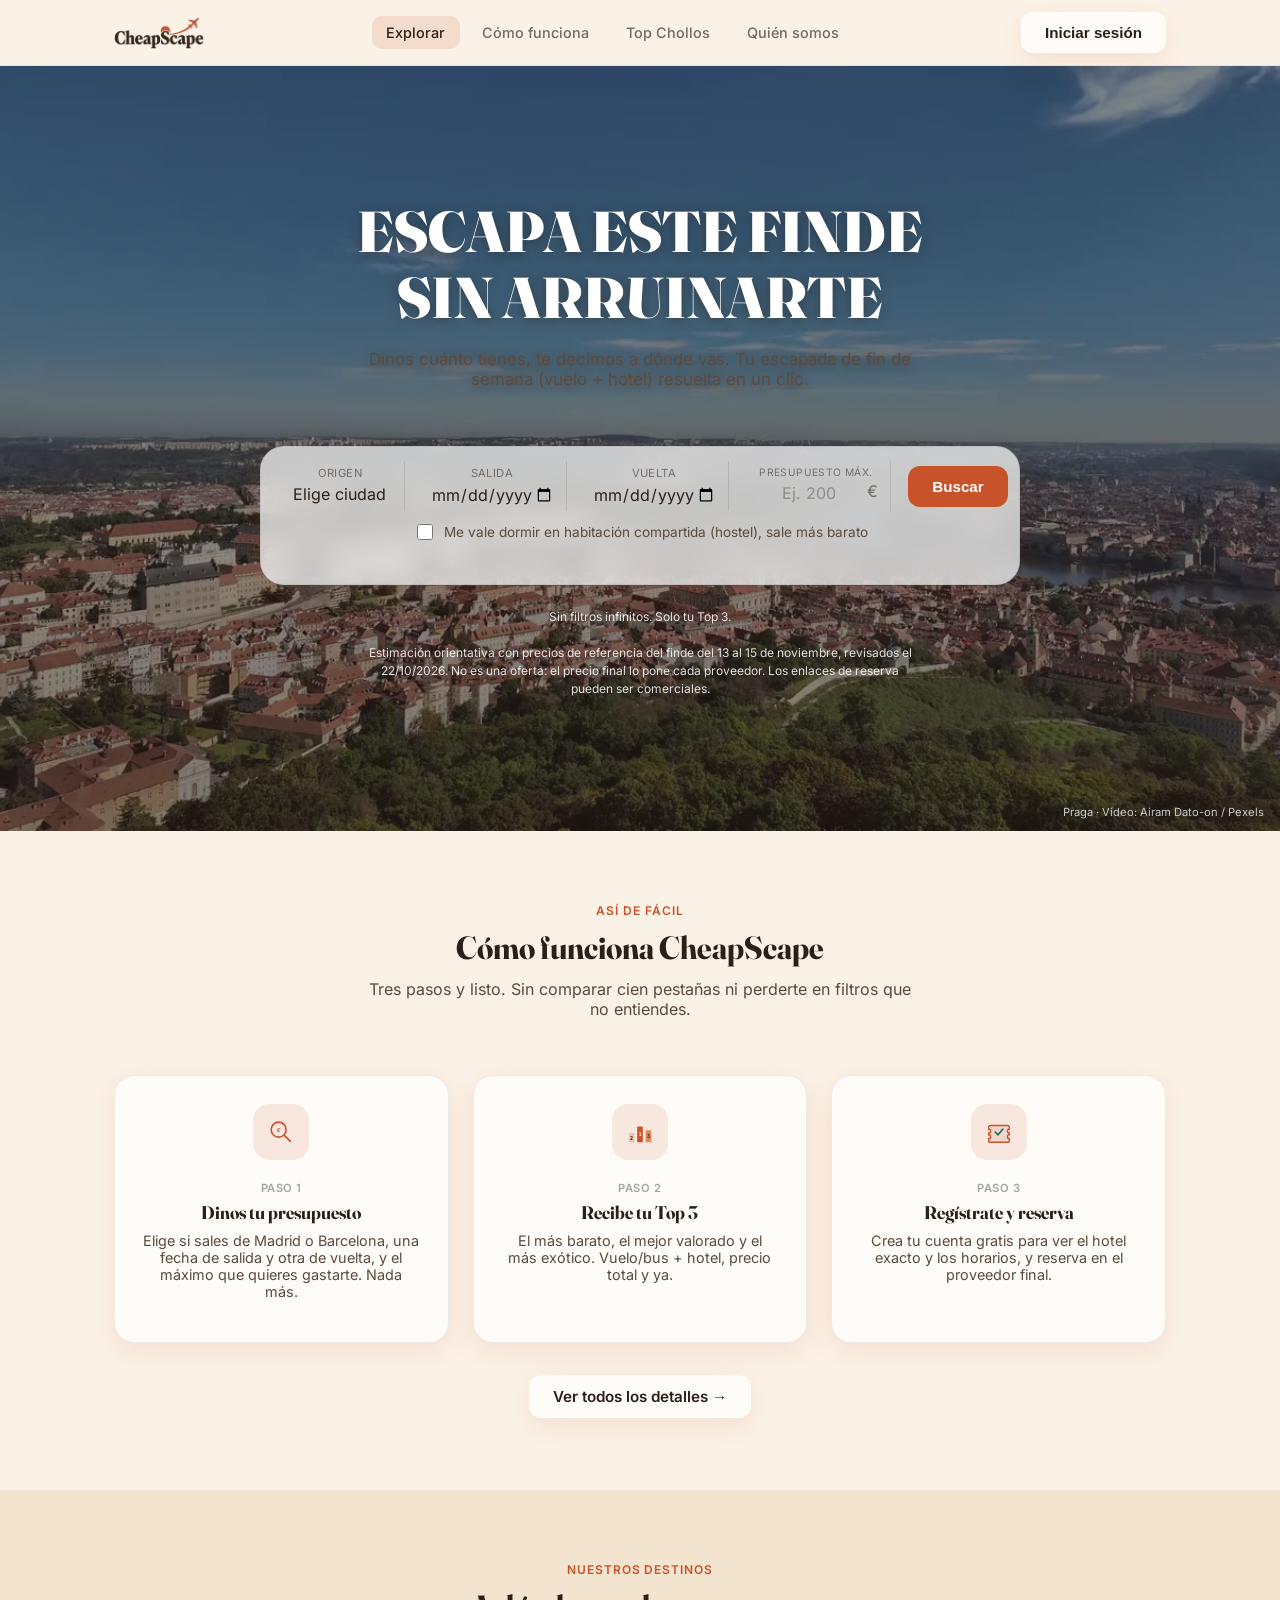
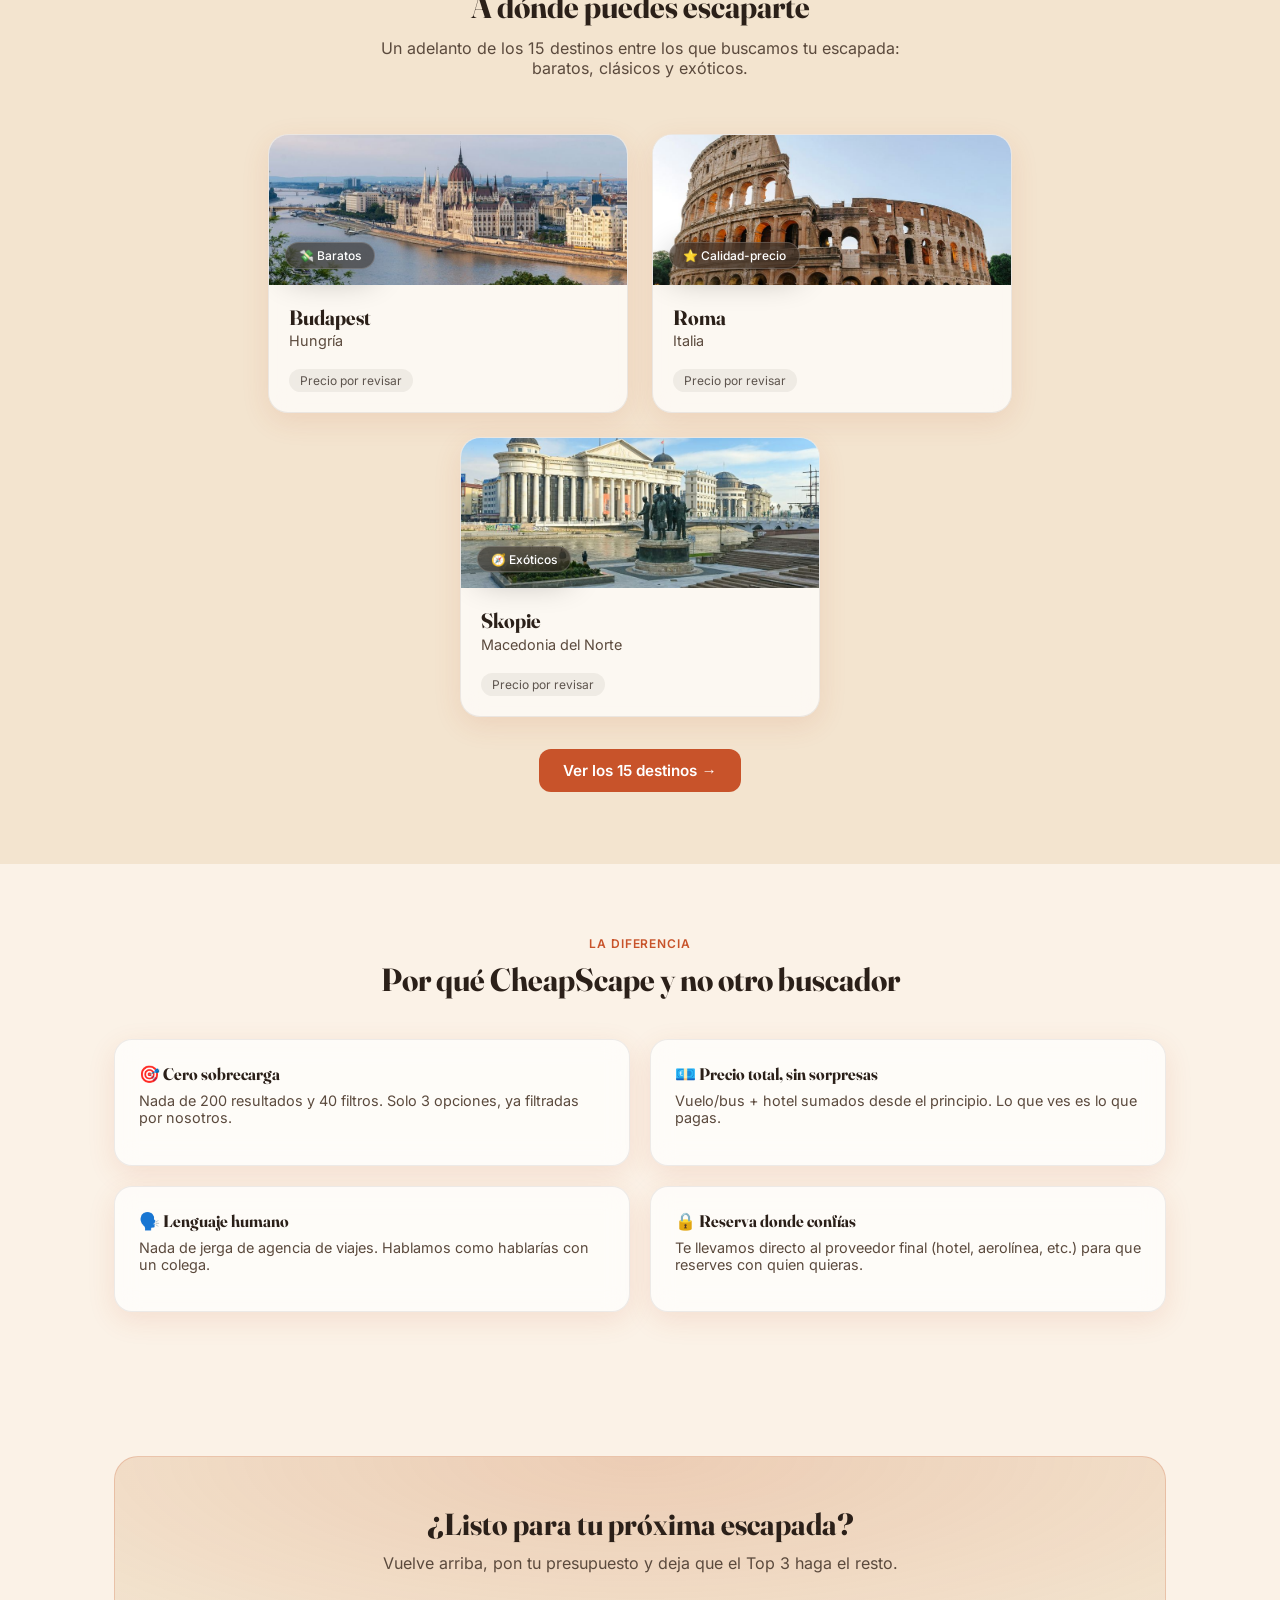
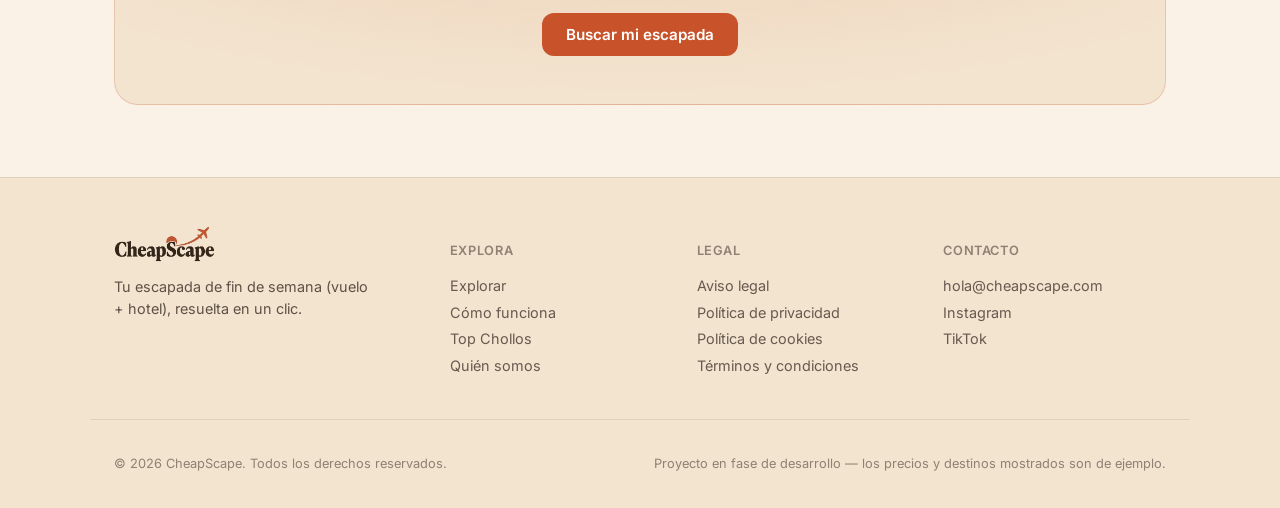
==== commit 31b16e72: "Fotos de los 15 destinos y vídeos de dron en el hero Fotos de Unsplash en tarjetas, Top 3 y detalle;" ====
--- a/index.html
+++ b/index.html
@@ -48,6 +48,12 @@
 
   <!-- ========== HERO + BUSCADOR ========== -->
   <main class="hero-bg landing-main">
+    <!-- Vídeo de fondo: lo rellena js/heroVideo.js -->
+    <div class="hero-media" aria-hidden="true">
+      <video id="hero-video" muted playsinline preload="none"></video>
+    </div>
+    <p id="hero-credito" class="hero-credito"></p>
+
     <h1>Escapa este finde<br />sin arruinarte</h1>
     <p class="subtitle">
       Dinos cuánto tienes, te decimos a dónde vas. Tu escapada de fin de
@@ -157,7 +163,7 @@
 
     <div class="container cards-row">
       <div class="trip-card glass">
-        <div class="trip-card-photo" style="background-image: linear-gradient(160deg, #f3c7a4 0%, #c8532a 100%)">
+        <div class="trip-card-photo" style="background-image: url('imagenes/destinos/budapest.jpg'), linear-gradient(160deg, #f3c7a4 0%, #c8532a 100%)">
           <span class="badge glass-dark">💸 Baratos</span>
         </div>
         <div class="trip-card-body">
@@ -172,7 +178,7 @@
       </div>
 
       <div class="trip-card glass">
-        <div class="trip-card-photo" style="background-image: linear-gradient(160deg, #8fd4ce 0%, #1d6b68 100%)">
+        <div class="trip-card-photo" style="background-image: url('imagenes/destinos/roma.jpg'), linear-gradient(160deg, #8fd4ce 0%, #1d6b68 100%)">
           <span class="badge glass-dark">⭐ Calidad-precio</span>
         </div>
         <div class="trip-card-body">
@@ -187,7 +193,7 @@
       </div>
 
       <div class="trip-card glass">
-        <div class="trip-card-photo" style="background-image: linear-gradient(160deg, #f6d388 0%, #b9792b 100%)">
+        <div class="trip-card-photo" style="background-image: url('imagenes/destinos/skopie.jpg'), linear-gradient(160deg, #f6d388 0%, #b9792b 100%)">
           <span class="badge glass-dark">🧭 Exóticos</span>
         </div>
         <div class="trip-card-body">
@@ -291,6 +297,7 @@
   <script src="js/destinos.js"></script>
   <script src="js/motor.js"></script>
   <script src="js/landing.js"></script>
+  <script src="js/heroVideo.js"></script>
   <script src="js/chollosClic.js"></script>
 </body>
 </html>
--- a/css/styles.css
+++ b/css/styles.css
@@ -28,6 +28,8 @@
   --cs-glass-bg: rgba(255, 255, 255, 0.72);
   --cs-glass-border: rgba(43, 32, 25, 0.08);
   --cs-glass-dark-bg: rgba(43, 32, 25, 0.55);
+  /* Capa sobre el vídeo del hero: tinta oscura, más densa abajo. */
+  --cs-hero-overlay: linear-gradient(180deg, rgba(43, 32, 25, 0.45) 0%, rgba(43, 32, 25, 0.6) 100%);
 
   /* Fraunces (serif de terminaciones redondeadas, elegante) en
      titulares, Inter (sans) en cuerpo — servidas desde /fonts (ver
@@ -384,6 +386,59 @@
   overflow: hidden;
 }
 
+/* Vídeo de fondo del hero, con una capa oscura encima para que el
+   texto blanco se lea sobre cualquier ciudad. */
+.hero-media {
+  position: absolute;
+  inset: 0;
+  z-index: 0;
+  background: var(--cs-ink);
+}
+
+.hero-media video {
+  width: 100%;
+  height: 100%;
+  object-fit: cover;
+  display: block;
+}
+
+.hero-media::after {
+  content: "";
+  position: absolute;
+  inset: 0;
+  background: var(--cs-hero-overlay);
+}
+
+.landing-main > :not(.hero-media) {
+  position: relative;
+  z-index: 1;
+}
+
+.landing-main h1,
+.landing-main .subtitle,
+.landing-main .hint {
+  color: var(--cs-white);
+  text-shadow: 0 2px 12px rgba(43, 32, 25, 0.45);
+}
+
+.landing-main .hint {
+  opacity: 0.85;
+}
+
+.landing-main .search-error {
+  text-shadow: none;
+}
+
+.hero-credito {
+  position: absolute !important;
+  right: 1rem;
+  bottom: 0.75rem;
+  margin: 0;
+  font-size: 0.7rem;
+  color: var(--cs-white);
+  opacity: 0.75;
+}
+
 .landing-main h1 {
   font-size: 2.1rem;
   font-weight: 800;
@@ -1014,6 +1069,9 @@
   margin-top: 1rem;
   background-size: cover;
   background-position: center;
+  display: flex;
+  align-items: flex-end;
+  padding: 0.75rem;
 }
 
 .cta-row {
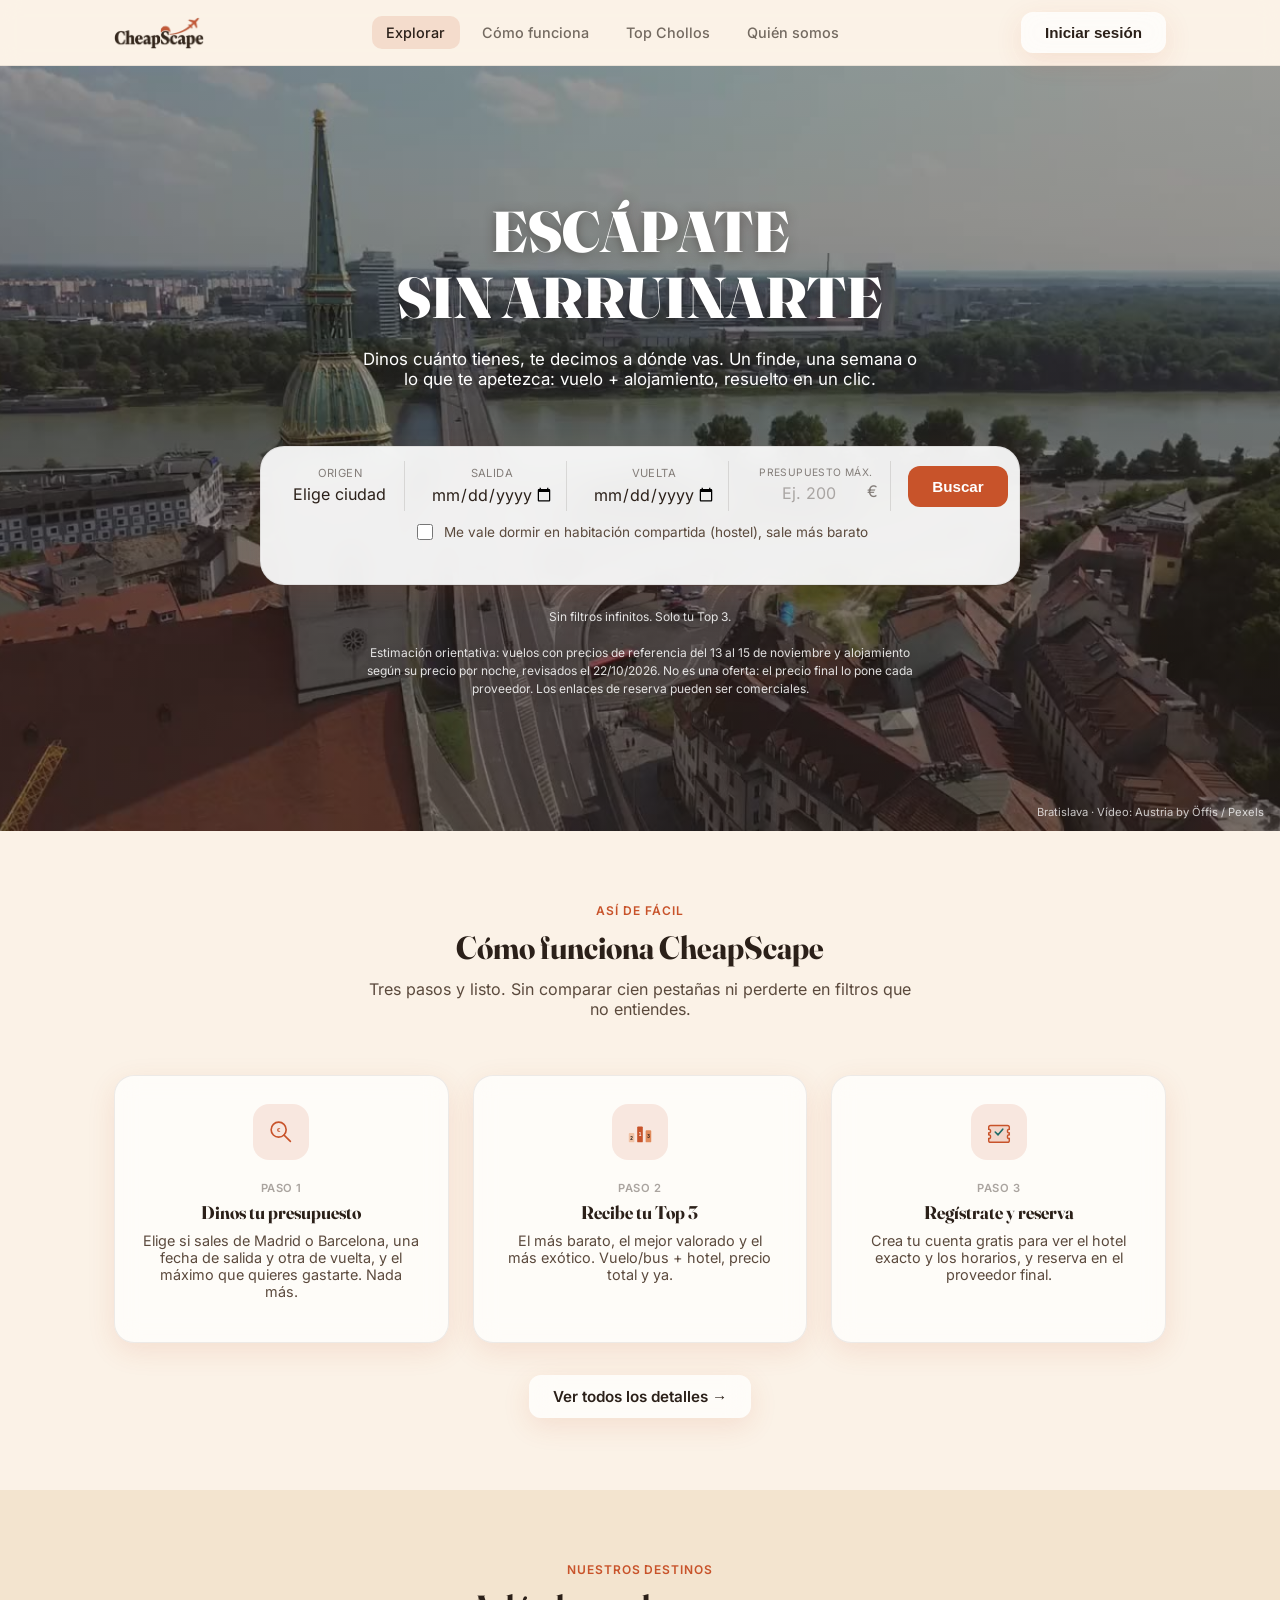
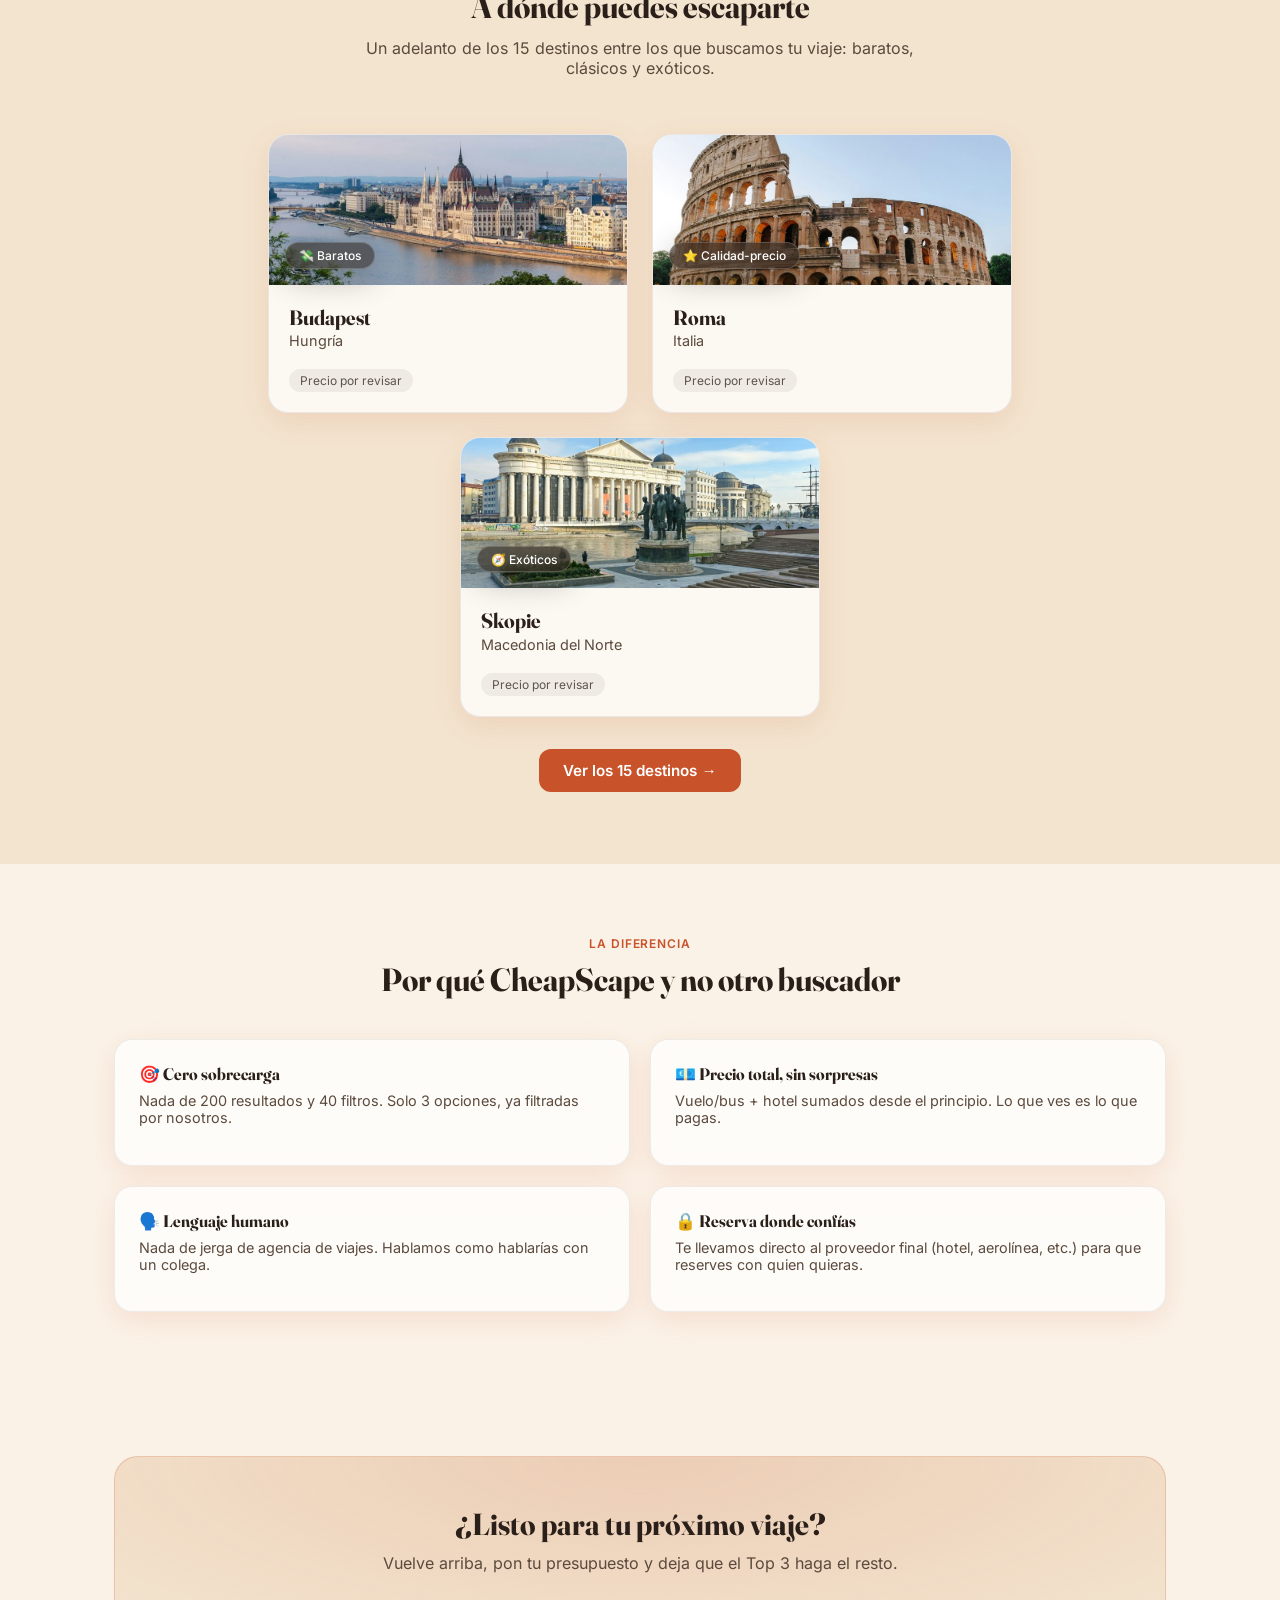
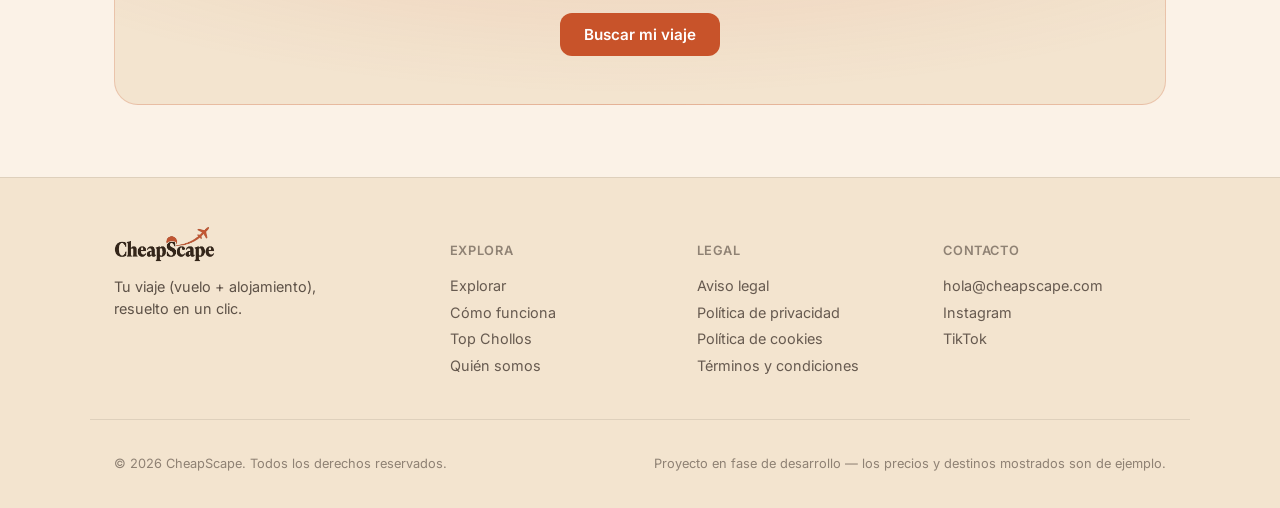
==== commit 359bbbdd: "CheapScape es una web de viajes, no solo de fines de semana El alojamiento se calcula por las noches" ====
--- a/index.html
+++ b/index.html
@@ -3,10 +3,10 @@
 <head>
   <meta charset="UTF-8" />
   <meta name="viewport" content="width=device-width, initial-scale=1.0" />
-  <title>CheapScape — Tu escapada de finde, resuelta en un clic</title>
+  <title>CheapScape — Tu viaje, resuelto en un clic</title>
   <meta
     name="description"
-    content="Dinos tu presupuesto y te damos un Top 3 de escapadas de fin de semana (vuelo o bus + hotel) con precio total cerrado, sin comparar cien pestañas."
+    content="Dinos tu presupuesto y te damos un Top 3 de viajes (vuelo + alojamiento), del finde a la semana entera, con precio total cerrado, sin comparar cien pestañas."
   />
   <link rel="stylesheet" href="css/fonts.css" />
   <link rel="icon" href="imagenes/favicon.ico" sizes="any" />
@@ -54,10 +54,10 @@
     </div>
     <p id="hero-credito" class="hero-credito"></p>
 
-    <h1>Escapa este finde<br />sin arruinarte</h1>
+    <h1>Escápate<br />sin arruinarte</h1>
     <p class="subtitle">
-      Dinos cuánto tienes, te decimos a dónde vas. Tu escapada de fin de
-      semana (vuelo + hotel) resuelta en un clic.
+      Dinos cuánto tienes, te decimos a dónde vas. Un finde, una semana o lo que te
+      apetezca: vuelo + alojamiento, resuelto en un clic.
     </p>
 
     <form id="search-form" class="search-bar glass" novalidate>
@@ -156,7 +156,7 @@
       <span class="section-eyebrow">Nuestros destinos</span>
       <h2 class="section-title">A dónde puedes escaparte</h2>
       <p class="section-subtitle">
-        Un adelanto de los 15 destinos entre los que buscamos tu escapada:
+        Un adelanto de los 15 destinos entre los que buscamos tu viaje:
         baratos, clásicos y exóticos.
       </p>
     </div>
@@ -244,9 +244,9 @@
   <section class="section">
     <div class="container">
       <div class="cta-banner">
-        <h2>¿Listo para tu próxima escapada?</h2>
+        <h2>¿Listo para tu próximo viaje?</h2>
         <p>Vuelve arriba, pon tu presupuesto y deja que el Top 3 haga el resto.</p>
-        <a href="#top" id="cta-buscar" class="btn btn-accent">Buscar mi escapada</a>
+        <a href="#top" id="cta-buscar" class="btn btn-accent">Buscar mi viaje</a>
       </div>
     </div>
   </section>
@@ -256,7 +256,7 @@
     <div class="container footer-grid">
       <div class="footer-brand">
         <img src="imagenes/logo_cs.png" alt="CheapScape" class="footer-logo" />
-        <p>Tu escapada de fin de semana (vuelo + hotel), resuelta en un clic.</p>
+        <p>Tu viaje (vuelo + alojamiento), resuelto en un clic.</p>
       </div>
 
       <div class="footer-col">
--- a/css/styles.css
+++ b/css/styles.css
@@ -26,6 +26,7 @@
   --cs-teal: #1d6b68;
 
   --cs-glass-bg: rgba(255, 255, 255, 0.72);
+  --cs-glass-bg-strong: rgba(255, 255, 255, 0.92);
   --cs-glass-border: rgba(43, 32, 25, 0.08);
   --cs-glass-dark-bg: rgba(43, 32, 25, 0.55);
   /* Capa sobre el vídeo del hero: tinta oscura, más densa abajo. */
@@ -425,6 +426,11 @@
   opacity: 0.85;
 }
 
+/* Sobre el vídeo, el buscador más opaco para que se lea bien. */
+.landing-main .search-bar {
+  background: var(--cs-glass-bg-strong);
+}
+
 .landing-main .search-error {
   text-shadow: none;
 }
@@ -455,7 +461,7 @@
 .landing-main .subtitle {
   margin-top: 1.1rem;
   max-width: 560px;
-  color: var(--cs-ink-soft);
+  color: var(--cs-white);
   font-size: 1.05rem;
 }
 
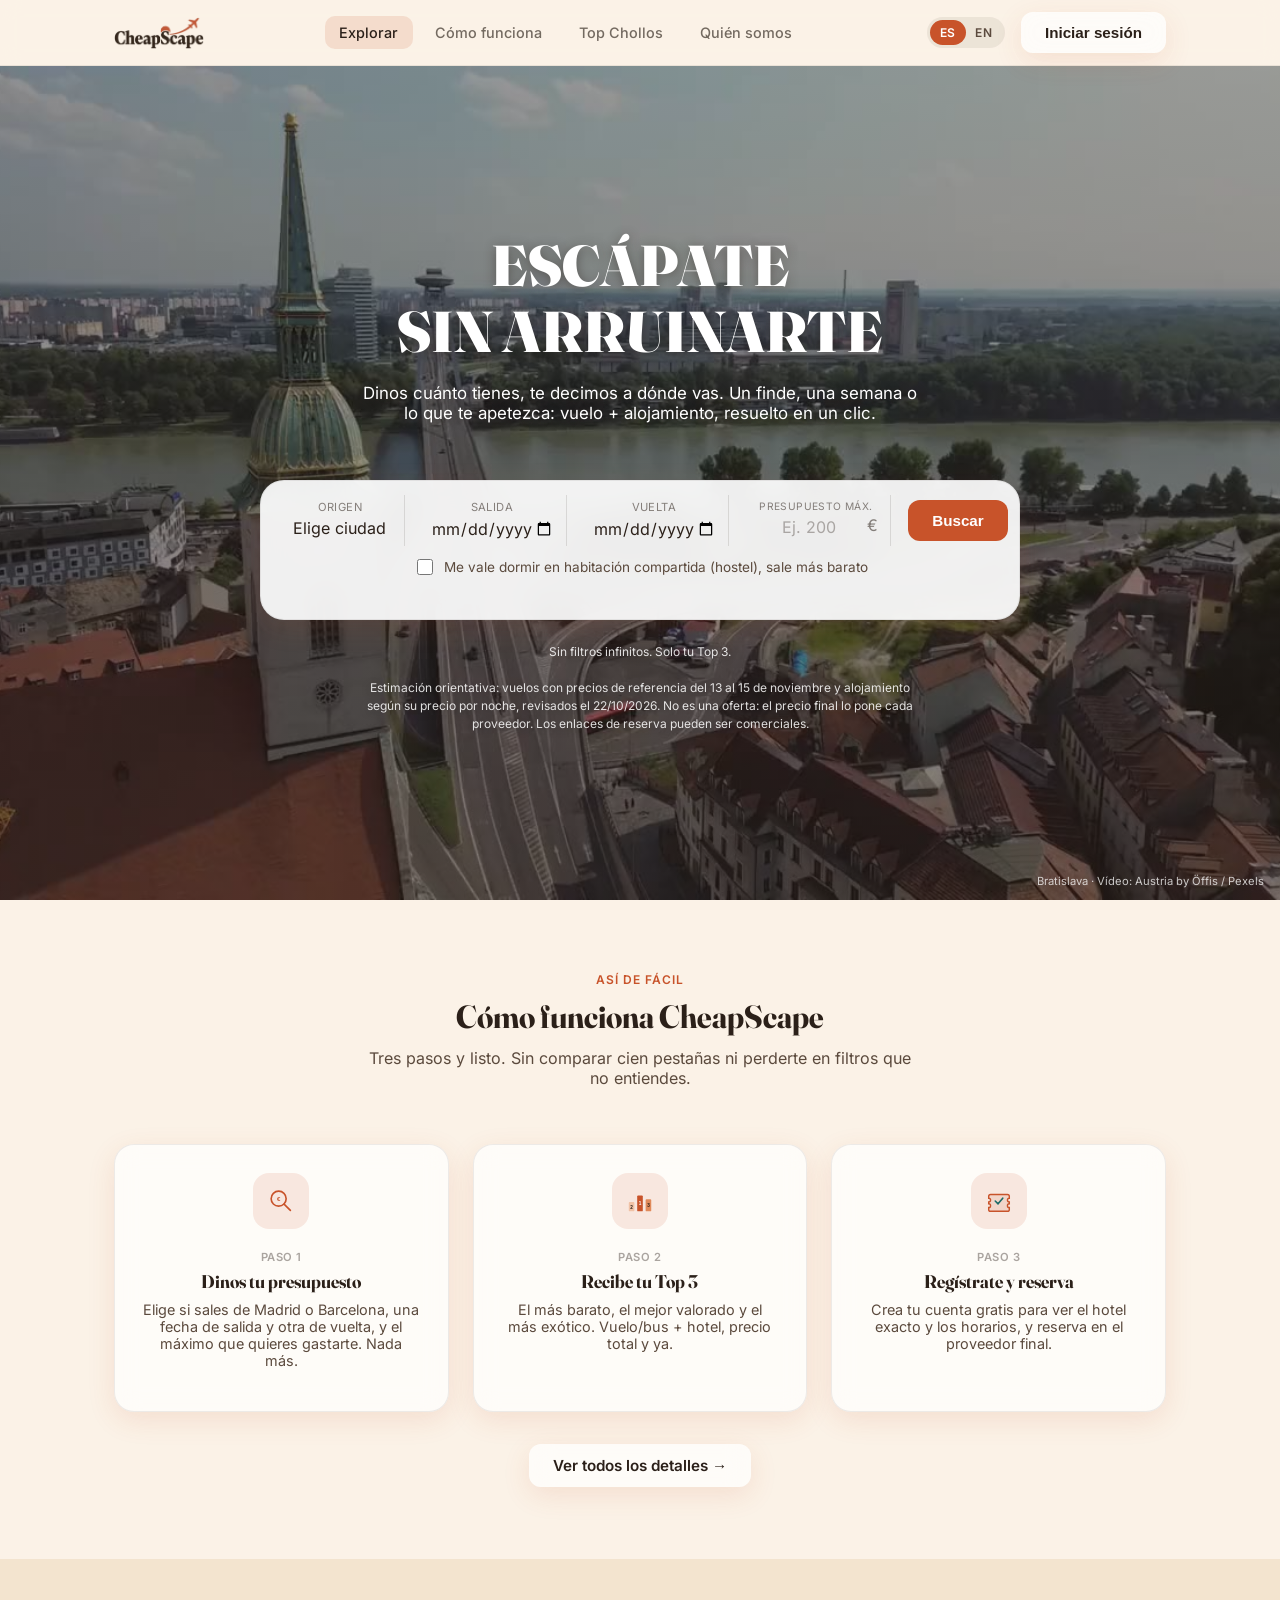
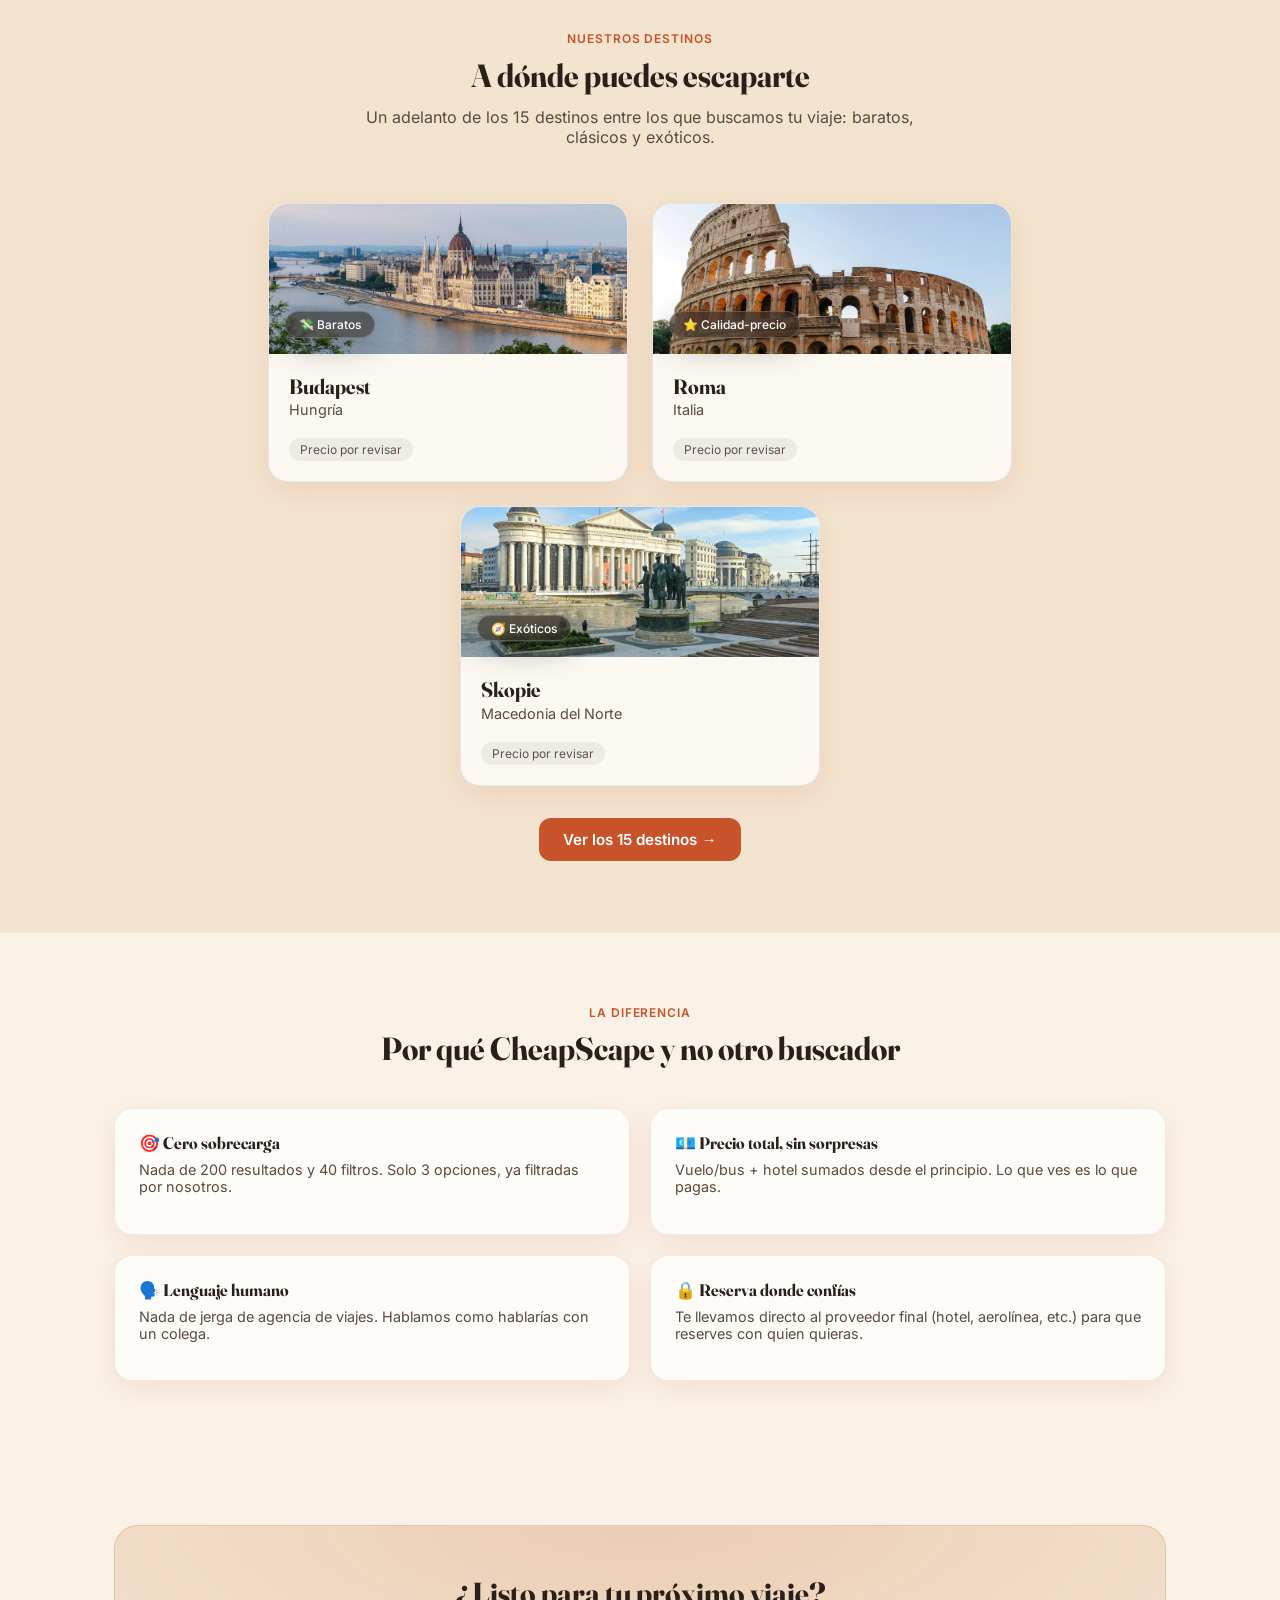
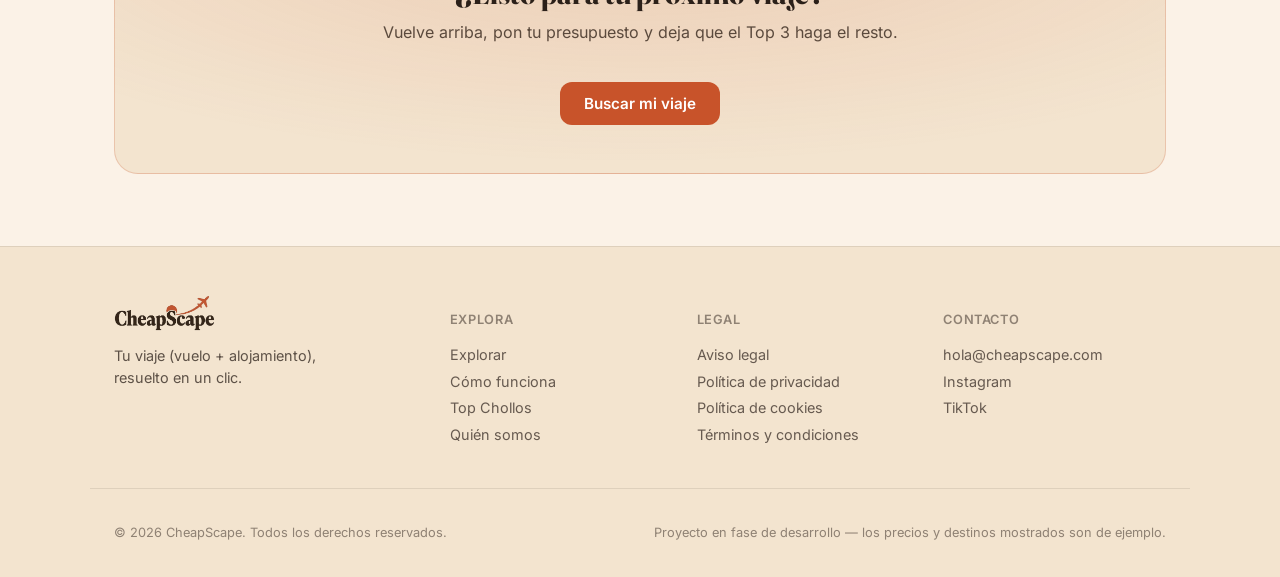
==== commit ebacea9b: "Web en español e inglés con interruptor ES | EN js/i18n.js añade el interruptor al header y traduce " ====
--- a/index.html
+++ b/index.html
@@ -289,6 +289,8 @@
     </div>
   </footer>
 
+  <script src="js/textos-en.js"></script>
+  <script src="js/i18n.js"></script>
   <script src="js/cursor.js"></script>
   <script src="js/nav.js"></script>
   <script src="js/config.js"></script>
--- a/css/styles.css
+++ b/css/styles.css
@@ -29,6 +29,8 @@
   --cs-glass-bg-strong: rgba(255, 255, 255, 0.92);
   --cs-glass-border: rgba(43, 32, 25, 0.08);
   --cs-glass-dark-bg: rgba(43, 32, 25, 0.55);
+  /* Alto de la cabecera fija (el mayor, en escritorio). */
+  --cs-header-alto: 66px;
   /* Capa sobre el vídeo del hero: tinta oscura, más densa abajo. */
   --cs-hero-overlay: linear-gradient(180deg, rgba(43, 32, 25, 0.45) 0%, rgba(43, 32, 25, 0.6) 100%);
 
@@ -268,6 +270,58 @@
   }
 }
 
+/* Interruptor de idioma ES | EN (lo añade js/i18n.js). */
+.idioma-switch {
+  display: inline-flex;
+  flex-shrink: 0;
+  margin-left: auto;
+  padding: 0.2rem;
+  border-radius: 50px;
+  background: rgba(43, 32, 25, 0.07);
+}
+
+.idioma-opcion {
+  padding: 0.3rem 0.6rem;
+  border: 0;
+  border-radius: 50px;
+  background: transparent;
+  color: var(--cs-ink-soft);
+  font: inherit;
+  font-size: 0.75rem;
+  font-weight: 700;
+  letter-spacing: 0.04em;
+  cursor: pointer;
+}
+
+.idioma-opcion:hover {
+  color: var(--cs-ink);
+}
+
+.idioma-opcion[aria-pressed="true"] {
+  background: var(--cs-terracotta-700);
+  color: var(--cs-white);
+}
+
+.idioma-opcion:focus-visible {
+  outline: 2px solid var(--cs-terracotta-500);
+  outline-offset: 2px;
+}
+
+.idioma-switch ~ .nav-toggle {
+  margin-left: 0.25rem;
+}
+
+@media (min-width: 860px) {
+  /* Con el interruptor, el menú sigue centrado entre logo y botones. */
+  .site-header-inner .main-nav {
+    margin: 0 auto;
+  }
+
+  .idioma-switch {
+    margin-left: 0;
+  }
+}
+
 .nav-toggle {
   display: inline-flex;
   margin-left: auto;
@@ -382,7 +436,11 @@
   align-items: center;
   justify-content: center;
   text-align: center;
-  min-height: 85vh;
+  /* El vídeo ocupa toda la pantalla que deja libre la cabecera (que
+     mide 62-66 px), sin que asome la sección de abajo. dvh tiene en
+     cuenta la barra del navegador en móvil. */
+  min-height: calc(100vh - var(--cs-header-alto));
+  min-height: calc(100dvh - var(--cs-header-alto));
   padding: 3.5rem 1.5rem;
   overflow: hidden;
 }
@@ -908,6 +966,10 @@
   position: relative;
   width: 100%;
   max-width: 420px;
+  /* Si no cabe en pantallas bajas, scroll dentro en vez de cortarse. */
+  max-height: calc(100vh - 2rem);
+  max-height: calc(100dvh - 2rem);
+  overflow-y: auto;
   border-radius: 24px;
   padding: 1.75rem;
 }
@@ -1024,6 +1086,96 @@
   margin-top: 1rem;
   font-size: 0.68rem;
   color: rgba(43, 32, 25, 0.4);
+}
+
+.modal-form-grupo input {
+  width: 100%;
+}
+
+/* Modales con caja oscura (regwall, confirmaciones del panel): los
+   textos pensados para fondo claro se pasan a claros. */
+.modal-box.glass-dark h2 {
+  color: var(--cs-white);
+}
+
+.modal-box.glass-dark p:not(.field-error),
+.modal-box.glass-dark .check-privacidad {
+  color: var(--cs-white);
+  opacity: 0.85;
+  overflow-wrap: anywhere;
+}
+
+.modal-box.glass-dark p.legal-note {
+  opacity: 0.6;
+}
+
+.modal-box.glass-dark .modal-divider {
+  color: var(--cs-white);
+  opacity: 0.7;
+}
+
+.modal-box.glass-dark .modal-divider span.line {
+  background: rgba(255, 255, 255, 0.25);
+}
+
+.modal-box.glass-dark .modal-close {
+  color: rgba(255, 255, 255, 0.7);
+}
+
+.modal-box.glass-dark a {
+  color: var(--cs-terracotta-300);
+}
+
+/* Pestañas "Entrar / Crear cuenta" (login.html y modal de resultados) */
+.auth-tabs {
+  display: flex;
+  gap: 0.25rem;
+  margin-top: 1.25rem;
+  padding: 0.25rem;
+  border-radius: 50px;
+  background: rgba(128, 128, 128, 0.16);
+}
+
+.auth-tab {
+  flex: 1;
+  padding: 0.55rem 0.75rem;
+  border: 0;
+  border-radius: 50px;
+  background: transparent;
+  color: inherit;
+  font: inherit;
+  font-size: 0.88rem;
+  font-weight: 600;
+  opacity: 0.75;
+  cursor: pointer;
+  transition: background-color 0.15s ease, opacity 0.15s ease;
+}
+
+.auth-tab:hover {
+  opacity: 1;
+}
+
+.auth-tab[aria-selected="true"] {
+  background: var(--cs-terracotta-700);
+  color: var(--cs-white);
+  opacity: 1;
+}
+
+.auth-tab:focus-visible {
+  outline: 2px solid var(--cs-terracotta-500);
+  outline-offset: 2px;
+}
+
+.auth-nota {
+  margin-top: 0.6rem;
+  font-size: 0.75rem;
+  line-height: 1.45;
+  color: var(--cs-ink-faint);
+}
+
+.auth-nota a {
+  color: var(--cs-terracotta-700);
+  text-decoration: underline;
 }
 
 /* ---------- Detalle del viaje ---------- */
@@ -1720,6 +1872,115 @@
   font-size: 1.6rem;
 }
 
+/* Editor de destinos del panel */
+.admin-destinos {
+  display: grid;
+  gap: 0.6rem;
+  margin-top: 1rem;
+}
+
+.admin-destino {
+  border: 1px solid rgba(43, 32, 25, 0.12);
+  border-radius: 12px;
+  background: var(--cs-glass-bg-strong);
+}
+
+.admin-destino summary {
+  display: flex;
+  flex-wrap: wrap;
+  align-items: baseline;
+  gap: 0.25rem 0.75rem;
+  padding: 0.8rem 1rem;
+  cursor: pointer;
+}
+
+.admin-destino-extra {
+  font-size: 0.8rem;
+  color: var(--cs-ink-soft);
+}
+
+.admin-form {
+  display: grid;
+  gap: 1rem;
+  padding: 0 1rem 1rem;
+}
+
+.admin-grupo {
+  display: grid;
+  gap: 0.75rem;
+  grid-template-columns: repeat(auto-fill, minmax(160px, 1fr));
+  border: 0;
+  margin: 0;
+  padding: 0;
+}
+
+.admin-grupo legend {
+  grid-column: 1 / -1;
+  padding: 0;
+  margin-bottom: 0.4rem;
+  font-size: 0.72rem;
+  font-weight: 600;
+  text-transform: uppercase;
+  letter-spacing: 0.04em;
+  color: var(--cs-ink-soft);
+}
+
+.admin-campo {
+  display: grid;
+  gap: 0.3rem;
+  font-size: 0.82rem;
+  color: var(--cs-ink-soft);
+}
+
+.admin-campo input[type="number"] {
+  width: 100%;
+  padding: 0.5rem 0.6rem;
+  border: 1px solid rgba(43, 32, 25, 0.18);
+  border-radius: 8px;
+  font: inherit;
+  color: var(--cs-ink);
+  background: var(--cs-bg);
+}
+
+.admin-campo-check {
+  display: flex;
+  align-items: center;
+  gap: 0.5rem;
+  align-self: end;
+  padding-bottom: 0.5rem;
+}
+
+.admin-form-pie {
+  display: flex;
+  align-items: center;
+  flex-wrap: wrap;
+  gap: 0.75rem;
+}
+
+.admin-guardado {
+  font-size: 0.85rem;
+  color: var(--cs-ink-soft);
+}
+
+.admin-guardado.es-error {
+  color: #b91c1c;
+}
+
+.admin-select {
+  padding: 0.4rem 0.6rem;
+  border: 1px solid rgba(43, 32, 25, 0.18);
+  border-radius: 50px;
+  font: inherit;
+  font-size: 0.78rem;
+  color: var(--cs-ink);
+  background: var(--cs-glass-bg-strong);
+  cursor: pointer;
+}
+
+.admin-table td {
+  white-space: nowrap;
+}
+
 /* ---------- Páginas legales ---------- */
 
 .legal-content {
